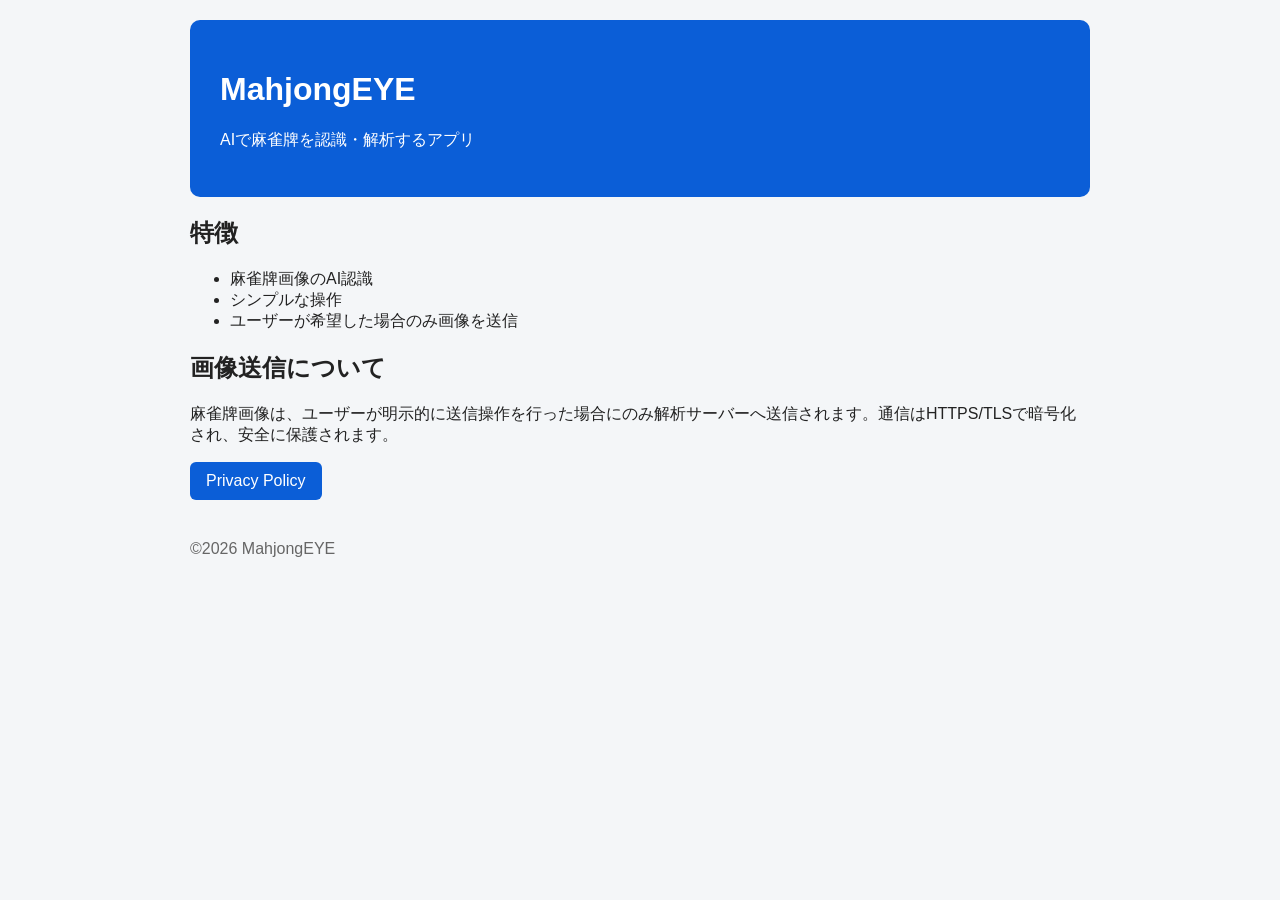
==== index.html @ a6c94ed1 "Add files via upload" ====
<!doctype html><html lang='ja'><head><meta charset='utf-8'><meta name='viewport' content='width=device-width,initial-scale=1'><title>MahjongEYE</title><link rel='stylesheet' href='style.css'></head><body><header><h1>MahjongEYE</h1><p>AIで麻雀牌を認識・解析するアプリ</p></header><h2>特徴</h2><ul><li>麻雀牌画像のAI認識</li><li>シンプルな操作</li><li>ユーザーが希望した場合のみ画像を送信</li></ul><h2>画像送信について</h2><p>麻雀牌画像は、ユーザーが明示的に送信操作を行った場合にのみ解析サーバーへ送信されます。通信はHTTPS/TLSで暗号化され、安全に保護されます。</p><p><a class='btn' href='privacy.html'>Privacy Policy</a></p><footer>©2026 MahjongEYE</footer></body></html>
---- style.css ----
body{font-family:Arial,sans-serif;max-width:900px;margin:auto;padding:20px;background:#f4f6f8;color:#222}header{background:#0b5ed7;color:#fff;padding:30px;border-radius:10px}a.btn{display:inline-block;background:#0b5ed7;color:#fff;padding:10px 16px;text-decoration:none;border-radius:6px}footer{margin-top:40px;color:#666}
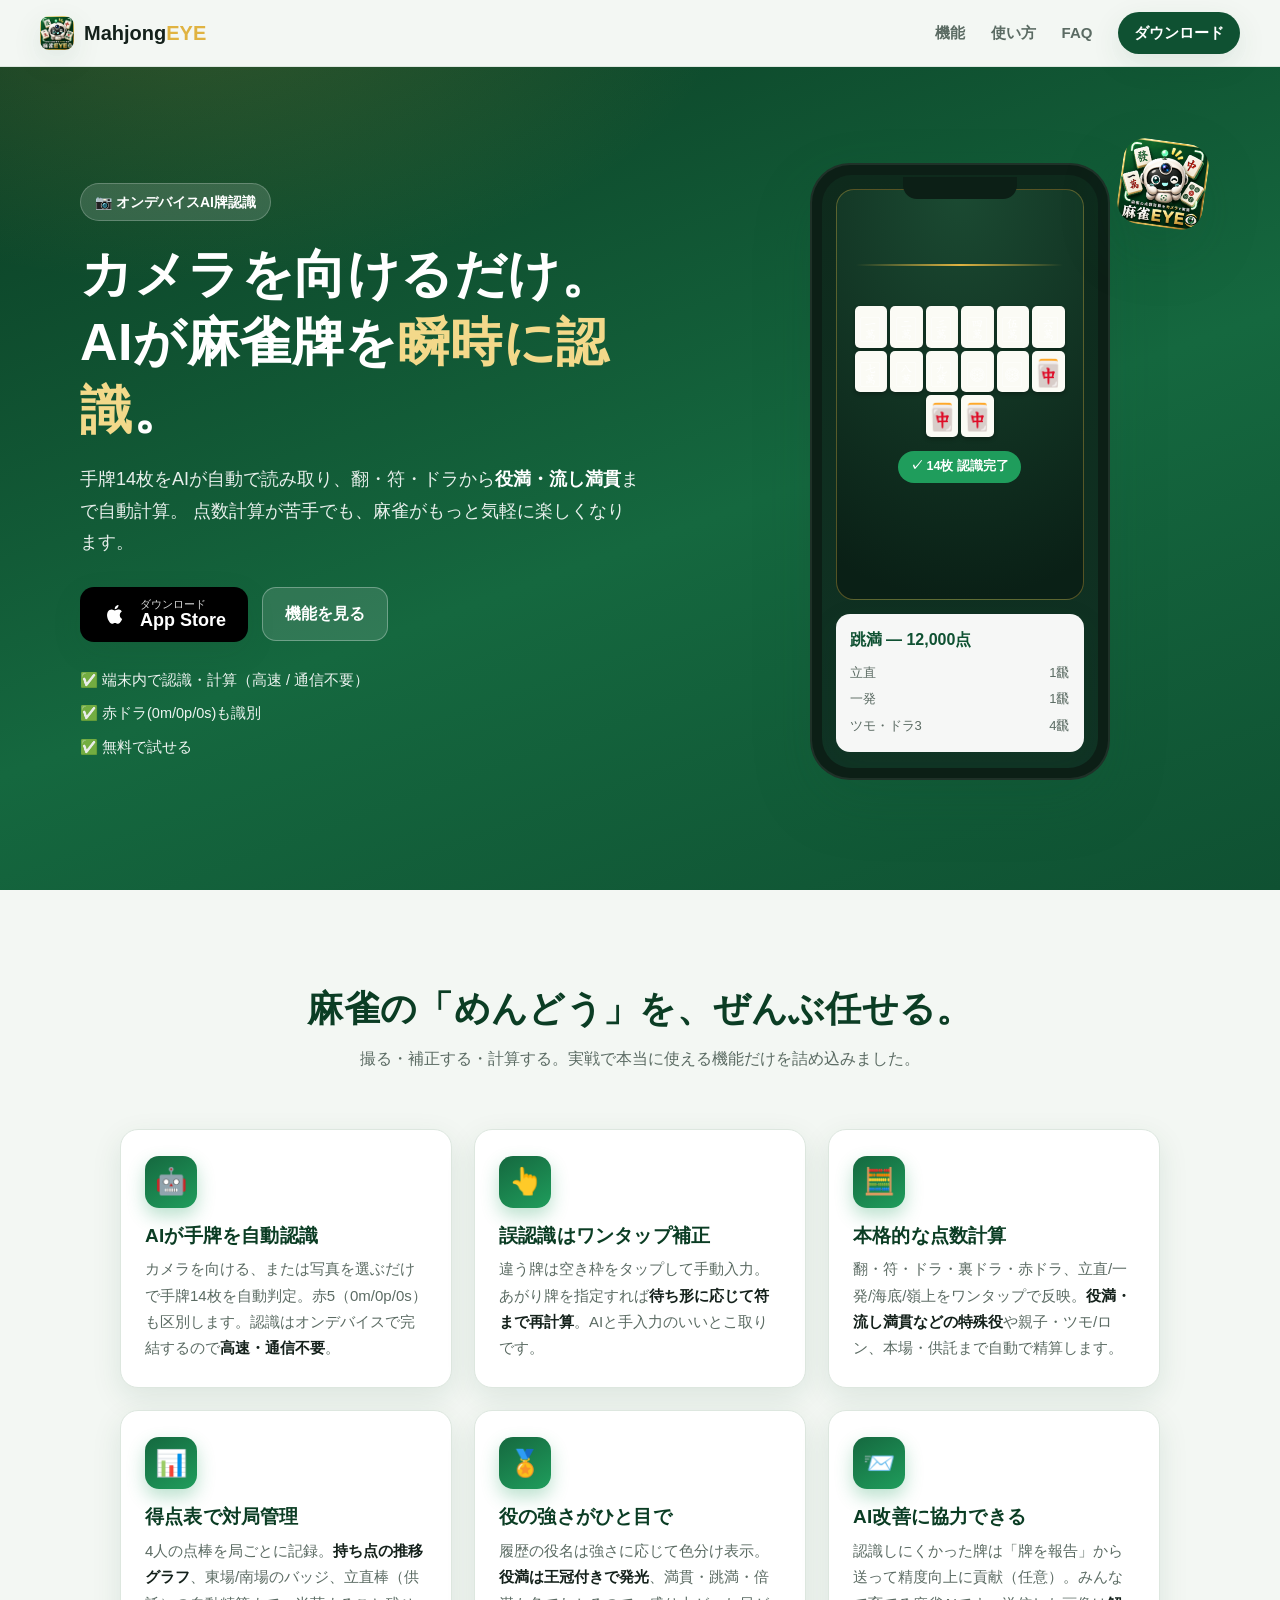
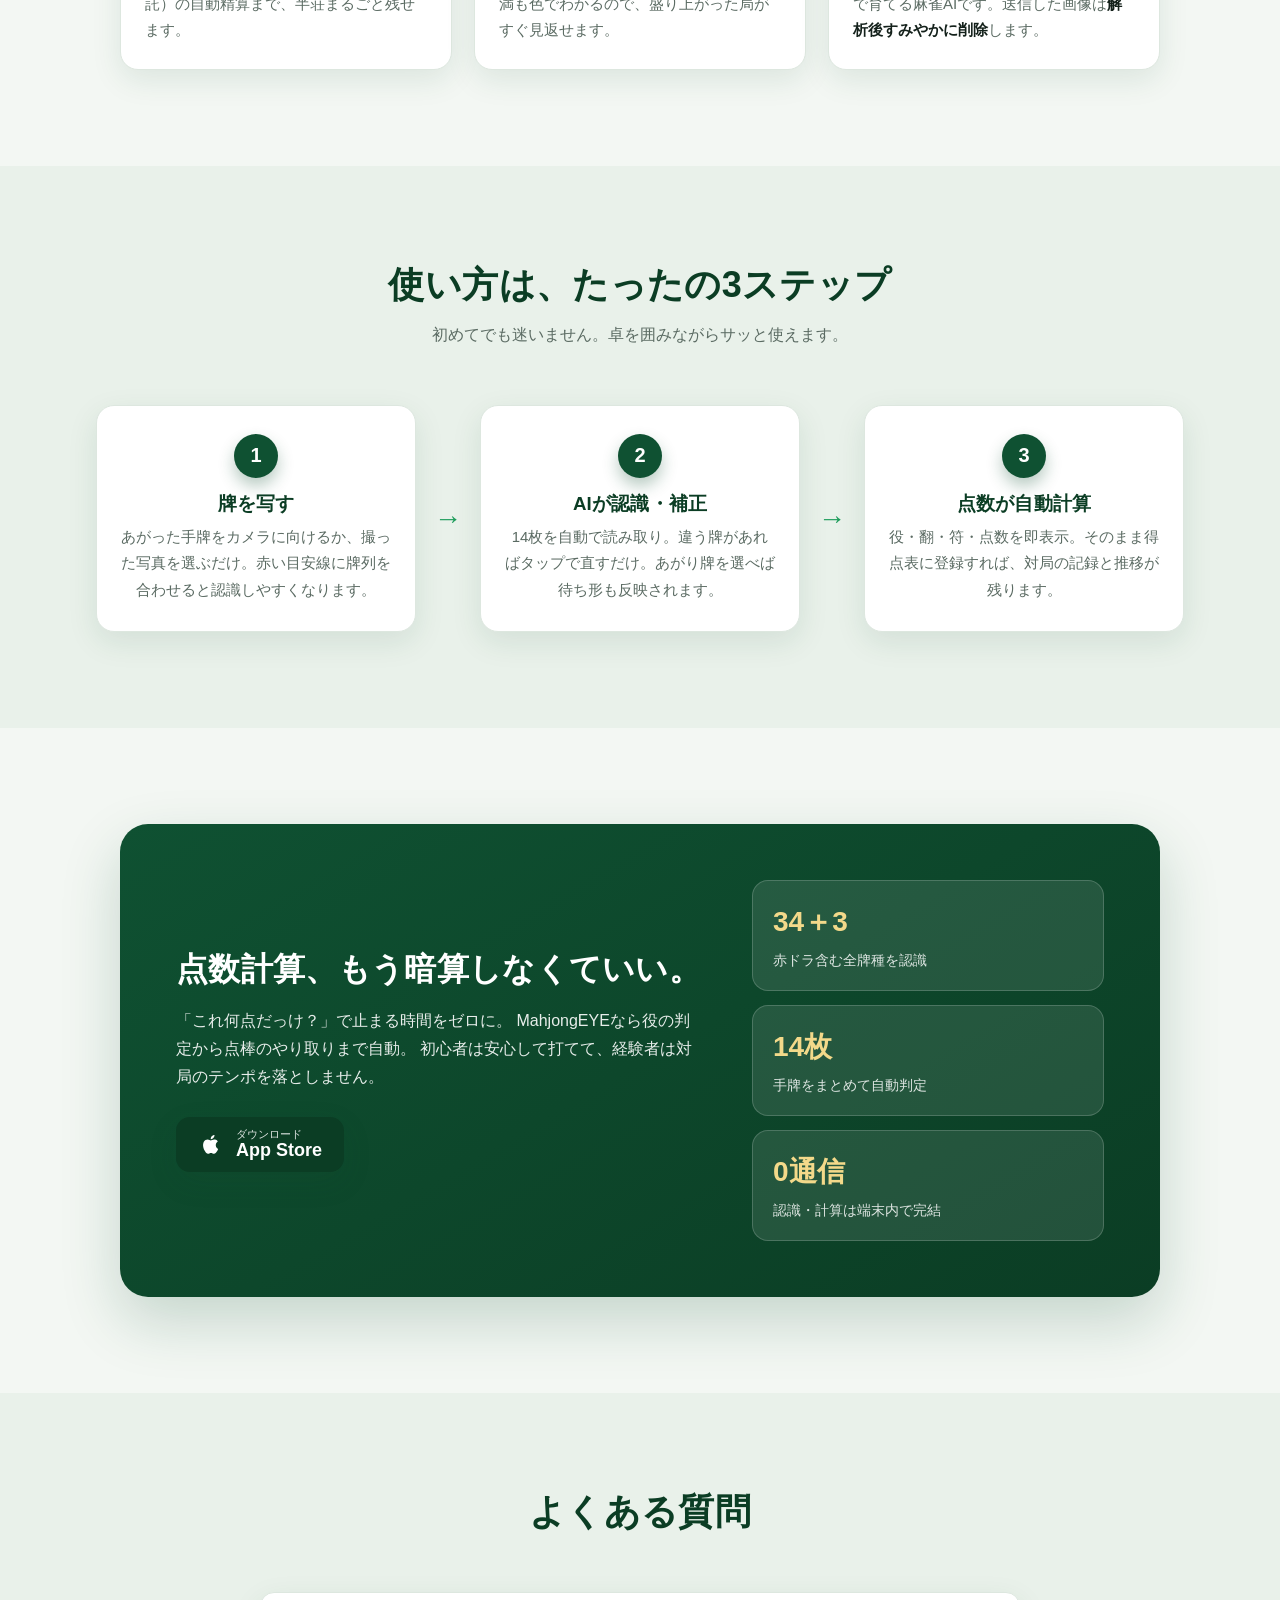
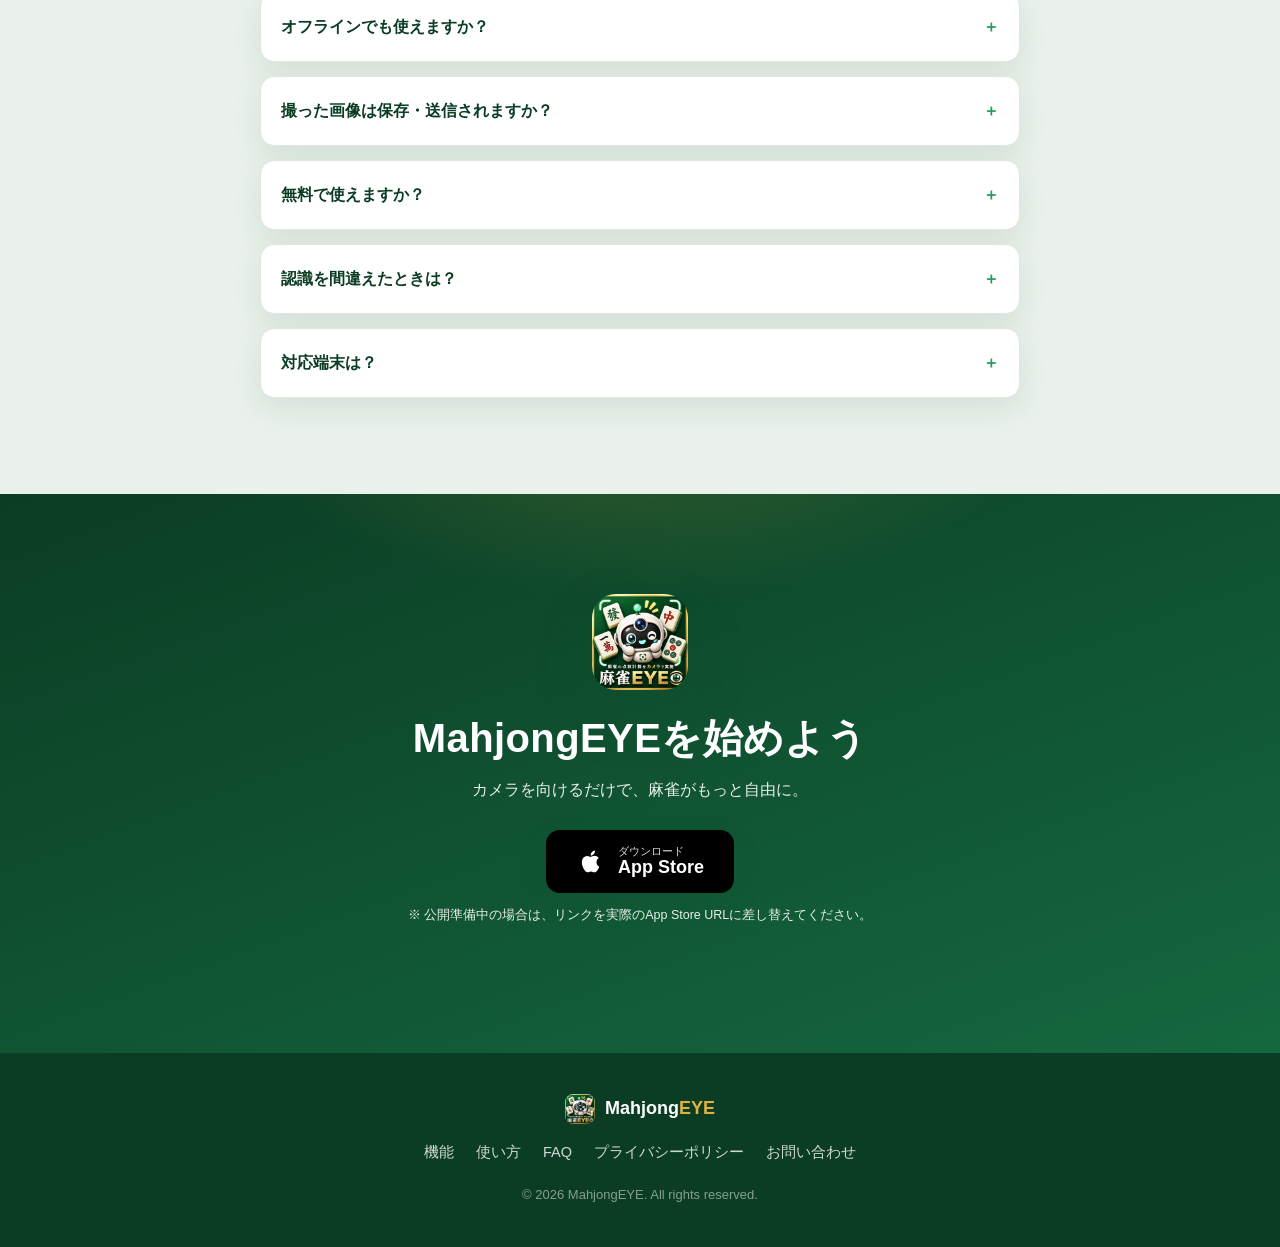
==== commit 305f7ddb: "Add files via upload" ====
--- a/index.html
+++ b/index.html
@@ -1 +1,239 @@
-<!doctype html><html lang='ja'><head><meta charset='utf-8'><meta name='viewport' content='width=device-width,initial-scale=1'><title>MahjongEYE</title><link rel='stylesheet' href='style.css'></head><body><header><h1>MahjongEYE</h1><p>AIで麻雀牌を認識・解析するアプリ</p></header><h2>特徴</h2><ul><li>麻雀牌画像のAI認識</li><li>シンプルな操作</li><li>ユーザーが希望した場合のみ画像を送信</li></ul><h2>画像送信について</h2><p>麻雀牌画像は、ユーザーが明示的に送信操作を行った場合にのみ解析サーバーへ送信されます。通信はHTTPS/TLSで暗号化され、安全に保護されます。</p><p><a class='btn' href='privacy.html'>Privacy Policy</a></p><footer>©2026 MahjongEYE</footer></body></html>+<!doctype html>
+<html lang="ja">
+<head>
+<meta charset="utf-8">
+<meta name="viewport" content="width=device-width, initial-scale=1">
+<title>MahjongEYE｜カメラを向けるだけ。AIが麻雀牌を認識して点数計算</title>
+<meta name="description" content="MahjongEYEは麻雀牌をオンデバイスAIで認識し、翻・符・役満まで自動で点数計算。得点表・推移グラフ・供託精算まで対応した麻雀点数計算アプリです。">
+<meta name="theme-color" content="#0f5132">
+<link rel="icon" href="app-icon.png">
+<link rel="apple-touch-icon" href="app-icon.png">
+<!-- OGP -->
+<meta property="og:title" content="MahjongEYE｜AIが麻雀牌を認識して自動点数計算">
+<meta property="og:description" content="カメラを向けるだけ。手牌14枚をAIが認識し、翻・符・役満まで自動計算。得点表・推移グラフ付き。">
+<meta property="og:type" content="website">
+<meta property="og:image" content="app-icon.png">
+<link rel="stylesheet" href="style.css">
+</head>
+<body>
+
+<!-- ===== Header ===== -->
+<header class="site-header">
+  <a class="brand" href="#top">
+    <img src="app-icon.png" alt="MahjongEYE" class="brand-icon">
+    <span class="brand-name">Mahjong<span class="brand-accent">EYE</span></span>
+  </a>
+  <nav class="site-nav">
+    <a href="#features">機能</a>
+    <a href="#how">使い方</a>
+    <a href="#faq">FAQ</a>
+    <a class="nav-cta" href="#download">ダウンロード</a>
+  </nav>
+</header>
+
+<!-- ===== Hero ===== -->
+<section class="hero" id="top">
+  <div class="hero-inner">
+    <div class="hero-copy">
+      <div class="eyebrow">📷 オンデバイスAI牌認識</div>
+      <h1>カメラを向けるだけ。<br>AIが麻雀牌を<span class="hl">瞬時に認識</span>。</h1>
+      <p class="lead">
+        手牌14枚をAIが自動で読み取り、翻・符・ドラから<strong>役満・流し満貫</strong>まで自動計算。
+        点数計算が苦手でも、麻雀がもっと気軽に楽しくなります。
+      </p>
+      <div class="hero-actions">
+        <a class="appstore-btn" href="#download">
+          <svg viewBox="0 0 24 24" aria-hidden="true"><path d="M16.4 12.9c0-2.2 1.8-3.3 1.9-3.3-1-1.5-2.6-1.7-3.2-1.7-1.4-.1-2.6.8-3.3.8-.7 0-1.7-.8-2.8-.8-1.5 0-2.8.8-3.6 2.1-1.5 2.7-.4 6.6 1.1 8.8.7 1.1 1.6 2.2 2.7 2.2 1.1 0 1.5-.7 2.8-.7s1.6.7 2.8.7c1.2 0 1.9-1.1 2.6-2.1.8-1.2 1.2-2.4 1.2-2.4s-2.2-.9-2.2-3.4zM14.3 6.3c.6-.7 1-1.7.9-2.7-.9 0-1.9.6-2.5 1.3-.6.6-1 1.6-.9 2.6 1 .1 1.9-.5 2.5-1.2z"/></svg>
+          <span><small>ダウンロード</small><b>App Store</b></span>
+        </a>
+        <a class="ghost-btn" href="#features">機能を見る</a>
+      </div>
+      <ul class="hero-badges">
+        <li>✅ 端末内で認識・計算（高速 / 通信不要）</li>
+        <li>✅ 赤ドラ(0m/0p/0s)も識別</li>
+        <li>✅ 無料で試せる</li>
+      </ul>
+    </div>
+
+    <div class="hero-visual">
+      <div class="phone">
+        <div class="phone-notch"></div>
+        <div class="phone-screen">
+          <div class="scan-area">
+            <div class="scan-line"></div>
+            <div class="tiles">
+              <span>🀇</span><span>🀈</span><span>🀉</span><span>🀊</span><span>🀋</span>
+              <span>🀌</span><span>🀍</span><span>🀎</span><span>🀏</span>
+              <span>🀙</span><span>🀙</span><span>🀄</span><span>🀄</span><span>🀄</span>
+            </div>
+            <div class="scan-badge">✓ 14枚 認識完了</div>
+          </div>
+          <div class="result-card">
+            <div class="result-title">跳満 — 12,000点</div>
+            <div class="result-row"><span>立直</span><span>1飜</span></div>
+            <div class="result-row"><span>一発</span><span>1飜</span></div>
+            <div class="result-row"><span>ツモ・ドラ3</span><span>4飜</span></div>
+          </div>
+        </div>
+      </div>
+      <img src="app-icon.png" alt="" class="floating-icon" aria-hidden="true">
+    </div>
+  </div>
+</section>
+
+<!-- ===== Features ===== -->
+<section class="section" id="features">
+  <div class="section-head">
+    <h2>麻雀の「めんどう」を、ぜんぶ任せる。</h2>
+    <p>撮る・補正する・計算する。実戦で本当に使える機能だけを詰め込みました。</p>
+  </div>
+
+  <div class="feature-grid">
+    <article class="feature">
+      <div class="feature-ico">🤖</div>
+      <h3>AIが手牌を自動認識</h3>
+      <p>カメラを向ける、または写真を選ぶだけで手牌14枚を自動判定。赤5（0m/0p/0s）も区別します。認識はオンデバイスで完結するので<strong>高速・通信不要</strong>。</p>
+    </article>
+
+    <article class="feature">
+      <div class="feature-ico">👆</div>
+      <h3>誤認識はワンタップ補正</h3>
+      <p>違う牌は空き枠をタップして手動入力。あがり牌を指定すれば<strong>待ち形に応じて符まで再計算</strong>。AIと手入力のいいとこ取りです。</p>
+    </article>
+
+    <article class="feature">
+      <div class="feature-ico">🧮</div>
+      <h3>本格的な点数計算</h3>
+      <p>翻・符・ドラ・裏ドラ・赤ドラ、立直/一発/海底/嶺上をワンタップで反映。<strong>役満・流し満貫などの特殊役</strong>や親子・ツモ/ロン、本場・供託まで自動で精算します。</p>
+    </article>
+
+    <article class="feature">
+      <div class="feature-ico">📊</div>
+      <h3>得点表で対局管理</h3>
+      <p>4人の点棒を局ごとに記録。<strong>持ち点の推移グラフ</strong>、東場/南場のバッジ、立直棒（供託）の自動精算まで、半荘まるごと残せます。</p>
+    </article>
+
+    <article class="feature">
+      <div class="feature-ico">🏅</div>
+      <h3>役の強さがひと目で</h3>
+      <p>履歴の役名は強さに応じて色分け表示。<strong>役満は王冠付きで発光</strong>、満貫・跳満・倍満も色でわかるので、盛り上がった局がすぐ見返せます。</p>
+    </article>
+
+    <article class="feature">
+      <div class="feature-ico">📨</div>
+      <h3>AI改善に協力できる</h3>
+      <p>認識しにくかった牌は「牌を報告」から送って精度向上に貢献（任意）。みんなで育てる麻雀AIです。送信した画像は<strong>解析後すみやかに削除</strong>します。</p>
+    </article>
+  </div>
+</section>
+
+<!-- ===== How it works ===== -->
+<section class="section section-alt" id="how">
+  <div class="section-head">
+    <h2>使い方は、たったの3ステップ</h2>
+    <p>初めてでも迷いません。卓を囲みながらサッと使えます。</p>
+  </div>
+
+  <div class="steps">
+    <div class="step">
+      <div class="step-num">1</div>
+      <h3>牌を写す</h3>
+      <p>あがった手牌をカメラに向けるか、撮った写真を選ぶだけ。赤い目安線に牌列を合わせると認識しやすくなります。</p>
+    </div>
+    <div class="step-arrow">→</div>
+    <div class="step">
+      <div class="step-num">2</div>
+      <h3>AIが認識・補正</h3>
+      <p>14枚を自動で読み取り。違う牌があればタップで直すだけ。あがり牌を選べば待ち形も反映されます。</p>
+    </div>
+    <div class="step-arrow">→</div>
+    <div class="step">
+      <div class="step-num">3</div>
+      <h3>点数が自動計算</h3>
+      <p>役・翻・符・点数を即表示。そのまま得点表に登録すれば、対局の記録と推移が残ります。</p>
+    </div>
+  </div>
+</section>
+
+<!-- ===== Why / highlight ===== -->
+<section class="section">
+  <div class="highlight">
+    <div class="highlight-copy">
+      <h2>点数計算、もう暗算しなくていい。</h2>
+      <p>
+        「これ何点だっけ？」で止まる時間をゼロに。
+        MahjongEYEなら役の判定から点棒のやり取りまで自動。
+        初心者は安心して打てて、経験者は対局のテンポを落としません。
+      </p>
+      <a class="appstore-btn dark" href="#download">
+        <svg viewBox="0 0 24 24" aria-hidden="true"><path d="M16.4 12.9c0-2.2 1.8-3.3 1.9-3.3-1-1.5-2.6-1.7-3.2-1.7-1.4-.1-2.6.8-3.3.8-.7 0-1.7-.8-2.8-.8-1.5 0-2.8.8-3.6 2.1-1.5 2.7-.4 6.6 1.1 8.8.7 1.1 1.6 2.2 2.7 2.2 1.1 0 1.5-.7 2.8-.7s1.6.7 2.8.7c1.2 0 1.9-1.1 2.6-2.1.8-1.2 1.2-2.4 1.2-2.4s-2.2-.9-2.2-3.4zM14.3 6.3c.6-.7 1-1.7.9-2.7-.9 0-1.9.6-2.5 1.3-.6.6-1 1.6-.9 2.6 1 .1 1.9-.5 2.5-1.2z"/></svg>
+        <span><small>ダウンロード</small><b>App Store</b></span>
+      </a>
+    </div>
+    <div class="highlight-stats">
+      <div class="stat"><b>34＋3</b><span>赤ドラ含む全牌種を認識</span></div>
+      <div class="stat"><b>14枚</b><span>手牌をまとめて自動判定</span></div>
+      <div class="stat"><b>0通信</b><span>認識・計算は端末内で完結</span></div>
+    </div>
+  </div>
+</section>
+
+<!-- ===== FAQ ===== -->
+<section class="section section-alt" id="faq">
+  <div class="section-head">
+    <h2>よくある質問</h2>
+  </div>
+  <div class="faq">
+    <details>
+      <summary>オフラインでも使えますか？</summary>
+      <p>牌の認識と点数計算は端末内（オンデバイスAI）で完結するため、通信なしで使えます。画像が外部に送られるのは、あなたが「牌を報告」を実行したときだけです。</p>
+    </details>
+    <details>
+      <summary>撮った画像は保存・送信されますか？</summary>
+      <p>通常の認識では画像は端末内でのみ処理されます。「牌を報告」で明示的に送信した画像のみ、AI精度改善のために使用し、通信はHTTPS/TLSで暗号化。解析後はすみやかに削除します。広告や第三者提供には利用しません。</p>
+    </details>
+    <details>
+      <summary>無料で使えますか？</summary>
+      <p>無料枠で気軽にお試しいただけます。もっと使いたい方は買い切りのPROで無制限に。広告の視聴で無料回数を回復することもできます。</p>
+    </details>
+    <details>
+      <summary>認識を間違えたときは？</summary>
+      <p>空いている枠や違う牌をタップして手動で修正できます。AIが苦手な牌は「牌を報告」から送っていただくと、今後の認識精度の向上に役立ちます。</p>
+    </details>
+    <details>
+      <summary>対応端末は？</summary>
+      <p>iPhone（iOS）に対応しています。詳細はApp Storeの製品ページをご確認ください。</p>
+    </details>
+  </div>
+</section>
+
+<!-- ===== Download CTA ===== -->
+<section class="download" id="download">
+  <img src="app-icon.png" alt="MahjongEYE" class="download-icon">
+  <h2>MahjongEYEを始めよう</h2>
+  <p>カメラを向けるだけで、麻雀がもっと自由に。</p>
+  <a class="appstore-btn big" href="#" id="appstore-link">
+    <svg viewBox="0 0 24 24" aria-hidden="true"><path d="M16.4 12.9c0-2.2 1.8-3.3 1.9-3.3-1-1.5-2.6-1.7-3.2-1.7-1.4-.1-2.6.8-3.3.8-.7 0-1.7-.8-2.8-.8-1.5 0-2.8.8-3.6 2.1-1.5 2.7-.4 6.6 1.1 8.8.7 1.1 1.6 2.2 2.7 2.2 1.1 0 1.5-.7 2.8-.7s1.6.7 2.8.7c1.2 0 1.9-1.1 2.6-2.1.8-1.2 1.2-2.4 1.2-2.4s-2.2-.9-2.2-3.4zM14.3 6.3c.6-.7 1-1.7.9-2.7-.9 0-1.9.6-2.5 1.3-.6.6-1 1.6-.9 2.6 1 .1 1.9-.5 2.5-1.2z"/></svg>
+    <span><small>ダウンロード</small><b>App Store</b></span>
+  </a>
+  <p class="download-note">※ 公開準備中の場合は、リンクを実際のApp Store URLに差し替えてください。</p>
+</section>
+
+<!-- ===== Footer ===== -->
+<footer class="site-footer">
+  <div class="footer-brand">
+    <img src="app-icon.png" alt="">
+    <span>Mahjong<span class="brand-accent">EYE</span></span>
+  </div>
+  <nav class="footer-links">
+    <a href="#features">機能</a>
+    <a href="#how">使い方</a>
+    <a href="#faq">FAQ</a>
+    <a href="privacy.html">プライバシーポリシー</a>
+    <a href="mailto:hideto0926@gmail.com">お問い合わせ</a>
+  </nav>
+  <p class="copyright">© 2026 MahjongEYE. All rights reserved.</p>
+</footer>
+
+</body>
+</html>
--- a/style.css
+++ b/style.css
@@ -1 +1,246 @@
-body{font-family:Arial,sans-serif;max-width:900px;margin:auto;padding:20px;background:#f4f6f8;color:#222}header{background:#0b5ed7;color:#fff;padding:30px;border-radius:10px}a.btn{display:inline-block;background:#0b5ed7;color:#fff;padding:10px 16px;text-decoration:none;border-radius:6px}footer{margin-top:40px;color:#666}+/* ===== MahjongEYE landing — design tokens ===== */
+:root {
+  --green-900: #0b3d24;
+  --green-800: #0f5132;
+  --green-700: #15683f;
+  --green-500: #1f9d5c;
+  --gold:      #e0b341;
+  --gold-soft: #f3d98a;
+  --ink:       #14211b;
+  --muted:     #5b6b63;
+  --bg:        #f3f7f3;
+  --bg-alt:    #e9f1ea;
+  --card:      #ffffff;
+  --line:      #dde7df;
+  --radius:    18px;
+  --shadow:    0 10px 30px rgba(15, 81, 50, 0.10);
+  --shadow-lg: 0 24px 60px rgba(15, 81, 50, 0.20);
+  --maxw:      1120px;
+  --font: -apple-system, BlinkMacSystemFont, "Hiragino Sans", "Hiragino Kaku Gothic ProN", "Noto Sans JP", sans-serif;
+}
+
+* { box-sizing: border-box; margin: 0; padding: 0; }
+html { scroll-behavior: smooth; }
+body {
+  font-family: var(--font);
+  color: var(--ink);
+  background: var(--bg);
+  line-height: 1.75;
+  -webkit-font-smoothing: antialiased;
+}
+img { max-width: 100%; display: block; }
+a { color: inherit; text-decoration: none; }
+h1, h2, h3 { line-height: 1.3; letter-spacing: .01em; }
+
+.brand-accent { color: var(--gold); }
+
+/* ===== Header ===== */
+.site-header {
+  position: sticky; top: 0; z-index: 50;
+  display: flex; align-items: center; justify-content: space-between;
+  gap: 16px;
+  padding: 12px clamp(16px, 4vw, 40px);
+  background: rgba(243, 247, 243, .82);
+  backdrop-filter: saturate(160%) blur(12px);
+  border-bottom: 1px solid var(--line);
+}
+.brand { display: flex; align-items: center; gap: 10px; font-weight: 800; font-size: 20px; }
+.brand-icon { width: 34px; height: 34px; border-radius: 9px; box-shadow: var(--shadow); }
+.site-nav { display: flex; align-items: center; gap: clamp(10px, 2vw, 26px); font-weight: 600; }
+.site-nav a { color: var(--muted); font-size: 15px; transition: color .15s; }
+.site-nav a:hover { color: var(--green-800); }
+.nav-cta {
+  background: var(--green-800); color: #fff !important;
+  padding: 8px 16px; border-radius: 999px; box-shadow: var(--shadow);
+}
+.nav-cta:hover { background: var(--green-700); }
+@media (max-width: 640px) { .site-nav a:not(.nav-cta) { display: none; } }
+
+/* ===== Hero ===== */
+.hero {
+  background:
+    radial-gradient(900px 500px at 15% -10%, rgba(224,179,65,.18), transparent 60%),
+    linear-gradient(160deg, var(--green-900), var(--green-700) 55%, var(--green-800));
+  color: #fff;
+  padding: clamp(48px, 8vw, 96px) clamp(16px, 4vw, 40px) clamp(60px, 9vw, 110px);
+}
+.hero-inner {
+  max-width: var(--maxw); margin: auto;
+  display: grid; grid-template-columns: 1.1fr .9fr; gap: clamp(24px, 4vw, 56px);
+  align-items: center;
+}
+.eyebrow {
+  display: inline-block; font-weight: 700; font-size: 14px;
+  background: rgba(255,255,255,.14); border: 1px solid rgba(255,255,255,.22);
+  padding: 6px 14px; border-radius: 999px; margin-bottom: 20px;
+}
+.hero h1 { font-size: clamp(30px, 5vw, 52px); font-weight: 900; }
+.hero h1 .hl { color: var(--gold-soft); }
+.hero .lead { margin: 20px 0 28px; font-size: clamp(15px, 1.6vw, 18px); color: rgba(255,255,255,.9); max-width: 560px; }
+.hero .lead strong { color: #fff; }
+
+.hero-actions { display: flex; flex-wrap: wrap; gap: 14px; align-items: center; }
+.hero-badges { list-style: none; margin-top: 26px; display: grid; gap: 8px; font-size: 14.5px; color: rgba(255,255,255,.92); }
+
+/* App Store button */
+.appstore-btn {
+  display: inline-flex; align-items: center; gap: 12px;
+  background: #000; color: #fff;
+  padding: 11px 22px; border-radius: 14px;
+  box-shadow: var(--shadow); transition: transform .12s, box-shadow .12s;
+}
+.appstore-btn:hover { transform: translateY(-2px); box-shadow: var(--shadow-lg); }
+.appstore-btn svg { width: 26px; height: 26px; fill: #fff; }
+.appstore-btn span { display: flex; flex-direction: column; line-height: 1.15; text-align: left; }
+.appstore-btn small { font-size: 11px; opacity: .85; }
+.appstore-btn b { font-size: 18px; font-weight: 700; }
+.appstore-btn.big { padding: 15px 30px; }
+.appstore-btn.big svg { width: 30px; height: 30px; }
+.appstore-btn.dark { background: var(--green-900); }
+
+.ghost-btn {
+  display: inline-flex; align-items: center;
+  padding: 12px 22px; border-radius: 14px; font-weight: 700;
+  background: rgba(255,255,255,.12); border: 1px solid rgba(255,255,255,.3); color: #fff;
+  transition: background .15s;
+}
+.ghost-btn:hover { background: rgba(255,255,255,.22); }
+
+/* Hero phone mockup */
+.hero-visual { position: relative; display: flex; justify-content: center; }
+.phone {
+  position: relative; width: min(300px, 78vw); aspect-ratio: 9 / 18.5;
+  background: #0c1f16; border-radius: 40px; padding: 12px;
+  box-shadow: var(--shadow-lg), inset 0 0 0 2px rgba(255,255,255,.08);
+}
+.phone-notch { position: absolute; top: 14px; left: 50%; transform: translateX(-50%); width: 38%; height: 22px; background: #0c1f16; border-radius: 0 0 14px 14px; z-index: 3; }
+.phone-screen {
+  height: 100%; border-radius: 30px; overflow: hidden;
+  background: linear-gradient(180deg, #0e2a1c, #103324);
+  display: flex; flex-direction: column;
+}
+.scan-area {
+  position: relative; flex: 1.1; margin: 14px; border-radius: 18px;
+  background: radial-gradient(120% 100% at 50% 0%, #1b4a32, #0a2016);
+  border: 1px solid rgba(224,179,65,.35);
+  display: flex; flex-direction: column; justify-content: center; align-items: center;
+  overflow: hidden;
+}
+.scan-line { position: absolute; left: 8%; right: 8%; height: 2px; background: linear-gradient(90deg, transparent, var(--gold), transparent); top: 18%; animation: scan 2.6s ease-in-out infinite; }
+@keyframes scan { 0%,100% { top: 20%; opacity:.4;} 50% { top: 78%; opacity:1;} }
+.tiles { display: flex; flex-wrap: wrap; justify-content: center; gap: 3px; padding: 0 10px; font-size: clamp(18px, 6vw, 26px); }
+.tiles span { background: #fbfbf5; border-radius: 5px; width: 1.25em; height: 1.6em; display: grid; place-items: center; box-shadow: 0 2px 4px rgba(0,0,0,.3); }
+.scan-badge { margin-top: 14px; background: #1f9d5c; color: #fff; font-size: 12.5px; font-weight: 700; padding: 5px 12px; border-radius: 999px; }
+.result-card { margin: 0 14px 16px; background: rgba(255,255,255,.96); border-radius: 14px; padding: 12px 14px; color: var(--ink); box-shadow: var(--shadow); }
+.result-title { font-weight: 800; color: var(--green-800); margin-bottom: 6px; }
+.result-row { display: flex; justify-content: space-between; font-size: 13px; color: var(--muted); padding: 2px 0; }
+.floating-icon { position: absolute; right: -6px; top: -22px; width: 86px; height: 86px; border-radius: 22px; box-shadow: var(--shadow-lg); transform: rotate(8deg); }
+
+@media (max-width: 860px) {
+  .hero-inner { grid-template-columns: 1fr; text-align: center; }
+  .hero .lead { margin-inline: auto; }
+  .hero-actions, .hero-badges { justify-content: center; }
+  .hero-badges { justify-items: center; }
+  .hero-visual { margin-top: 36px; }
+  .floating-icon { width: 66px; height: 66px; }
+}
+
+/* ===== Sections ===== */
+.section { max-width: var(--maxw); margin: auto; padding: clamp(56px, 8vw, 96px) clamp(16px, 4vw, 40px); }
+.section-alt { max-width: none; background: var(--bg-alt); }
+.section-alt > * { max-width: var(--maxw); margin-inline: auto; }
+.section-head { text-align: center; margin-bottom: clamp(32px, 5vw, 56px); }
+.section-head h2 { font-size: clamp(24px, 3.4vw, 36px); font-weight: 900; color: var(--green-900); }
+.section-head p { margin-top: 12px; color: var(--muted); font-size: 16px; }
+
+/* Feature grid */
+.feature-grid { display: grid; grid-template-columns: repeat(3, 1fr); gap: 22px; }
+.feature {
+  background: var(--card); border: 1px solid var(--line); border-radius: var(--radius);
+  padding: 26px 24px; box-shadow: var(--shadow); transition: transform .15s, box-shadow .15s;
+}
+.feature:hover { transform: translateY(-4px); box-shadow: var(--shadow-lg); }
+.feature-ico {
+  width: 52px; height: 52px; border-radius: 14px; display: grid; place-items: center;
+  font-size: 26px; margin-bottom: 16px;
+  background: linear-gradient(150deg, var(--green-700), var(--green-500));
+  box-shadow: 0 8px 18px rgba(31,157,92,.3);
+}
+.feature h3 { font-size: 19px; margin-bottom: 8px; color: var(--green-900); }
+.feature p { color: var(--muted); font-size: 15px; }
+.feature strong { color: var(--ink); }
+@media (max-width: 880px) { .feature-grid { grid-template-columns: 1fr 1fr; } }
+@media (max-width: 560px) { .feature-grid { grid-template-columns: 1fr; } }
+
+/* Steps */
+.steps { display: flex; align-items: stretch; justify-content: center; gap: 18px; flex-wrap: wrap; }
+.step { flex: 1 1 240px; max-width: 320px; background: var(--card); border: 1px solid var(--line); border-radius: var(--radius); padding: 28px 24px; box-shadow: var(--shadow); text-align: center; }
+.step-num { width: 44px; height: 44px; margin: 0 auto 14px; border-radius: 50%; display: grid; place-items: center; font-weight: 900; font-size: 20px; color: #fff; background: var(--green-800); box-shadow: 0 8px 16px rgba(15,81,50,.3); }
+.step h3 { color: var(--green-900); margin-bottom: 8px; }
+.step p { color: var(--muted); font-size: 15px; }
+.step-arrow { align-self: center; font-size: 28px; color: var(--green-500); font-weight: 900; }
+@media (max-width: 760px) { .step-arrow { transform: rotate(90deg); } }
+
+/* Highlight band */
+.highlight {
+  display: grid; grid-template-columns: 1.2fr .8fr; gap: clamp(24px, 4vw, 48px); align-items: center;
+  background: linear-gradient(150deg, var(--green-800), var(--green-900));
+  color: #fff; border-radius: 28px; padding: clamp(32px, 5vw, 56px);
+  box-shadow: var(--shadow-lg);
+}
+.highlight h2 { font-size: clamp(22px, 3vw, 32px); font-weight: 900; }
+.highlight p { margin: 16px 0 26px; color: rgba(255,255,255,.9); }
+.highlight-stats { display: grid; gap: 14px; }
+.stat { background: rgba(255,255,255,.1); border: 1px solid rgba(255,255,255,.18); border-radius: 16px; padding: 16px 20px; }
+.stat b { display: block; font-size: 28px; font-weight: 900; color: var(--gold-soft); }
+.stat span { font-size: 14px; color: rgba(255,255,255,.85); }
+@media (max-width: 760px) { .highlight { grid-template-columns: 1fr; text-align: center; } .highlight .appstore-btn { margin-inline: auto; } }
+
+/* FAQ */
+.faq { max-width: 760px; margin: auto; display: grid; gap: 14px; }
+.faq details {
+  background: var(--card); border: 1px solid var(--line); border-radius: 14px;
+  padding: 4px 20px; box-shadow: var(--shadow);
+}
+.faq summary {
+  cursor: pointer; font-weight: 700; color: var(--green-900);
+  padding: 16px 0; list-style: none; display: flex; justify-content: space-between; align-items: center;
+}
+.faq summary::-webkit-details-marker { display: none; }
+.faq summary::after { content: "＋"; color: var(--green-500); font-weight: 900; transition: transform .2s; }
+.faq details[open] summary::after { transform: rotate(45deg); }
+.faq p { color: var(--muted); font-size: 15px; padding-bottom: 18px; }
+
+/* Download CTA */
+.download {
+  text-align: center; padding: clamp(56px, 9vw, 100px) 20px;
+  background:
+    radial-gradient(700px 360px at 50% -20%, rgba(224,179,65,.22), transparent 60%),
+    linear-gradient(160deg, var(--green-900), var(--green-700));
+  color: #fff;
+}
+.download-icon { width: 96px; height: 96px; border-radius: 24px; margin: 0 auto 22px; box-shadow: var(--shadow-lg); }
+.download h2 { font-size: clamp(26px, 4vw, 40px); font-weight: 900; }
+.download p { margin: 12px 0 26px; color: rgba(255,255,255,.9); }
+.download .appstore-btn { margin: 0 auto; }
+.download-note { font-size: 12.5px; color: rgba(255,255,255,.6); margin-top: 18px; }
+
+/* Footer */
+.site-footer { background: var(--green-900); color: rgba(255,255,255,.78); padding: 40px 20px; text-align: center; }
+.footer-brand { display: inline-flex; align-items: center; gap: 10px; font-weight: 800; font-size: 18px; color: #fff; margin-bottom: 16px; }
+.footer-brand img { width: 30px; height: 30px; border-radius: 8px; }
+.footer-links { display: flex; flex-wrap: wrap; justify-content: center; gap: 8px 22px; margin-bottom: 18px; }
+.footer-links a { color: rgba(255,255,255,.8); font-size: 14.5px; }
+.footer-links a:hover { color: var(--gold-soft); }
+.copyright { font-size: 13px; color: rgba(255,255,255,.5); }
+
+/* ===== Privacy page ===== */
+.legal { max-width: 800px; margin: auto; padding: clamp(40px, 7vw, 80px) clamp(16px, 4vw, 32px); }
+.legal h1 { font-size: clamp(26px, 4vw, 38px); font-weight: 900; color: var(--green-900); margin-bottom: 8px; }
+.legal .updated { color: var(--muted); font-size: 14px; margin-bottom: 28px; }
+.legal .card { background: var(--card); border: 1px solid var(--line); border-radius: var(--radius); padding: 22px 24px; margin-bottom: 18px; box-shadow: var(--shadow); }
+.legal .card h2 { font-size: 19px; color: var(--green-800); margin-bottom: 10px; }
+.legal .card p, .legal .card li { color: var(--muted); font-size: 15.5px; }
+.legal .card ul { padding-left: 20px; }
+.legal .back { display: inline-flex; align-items: center; gap: 6px; margin-top: 8px; font-weight: 700; color: var(--green-800); }
+.legal .back:hover { color: var(--green-500); }
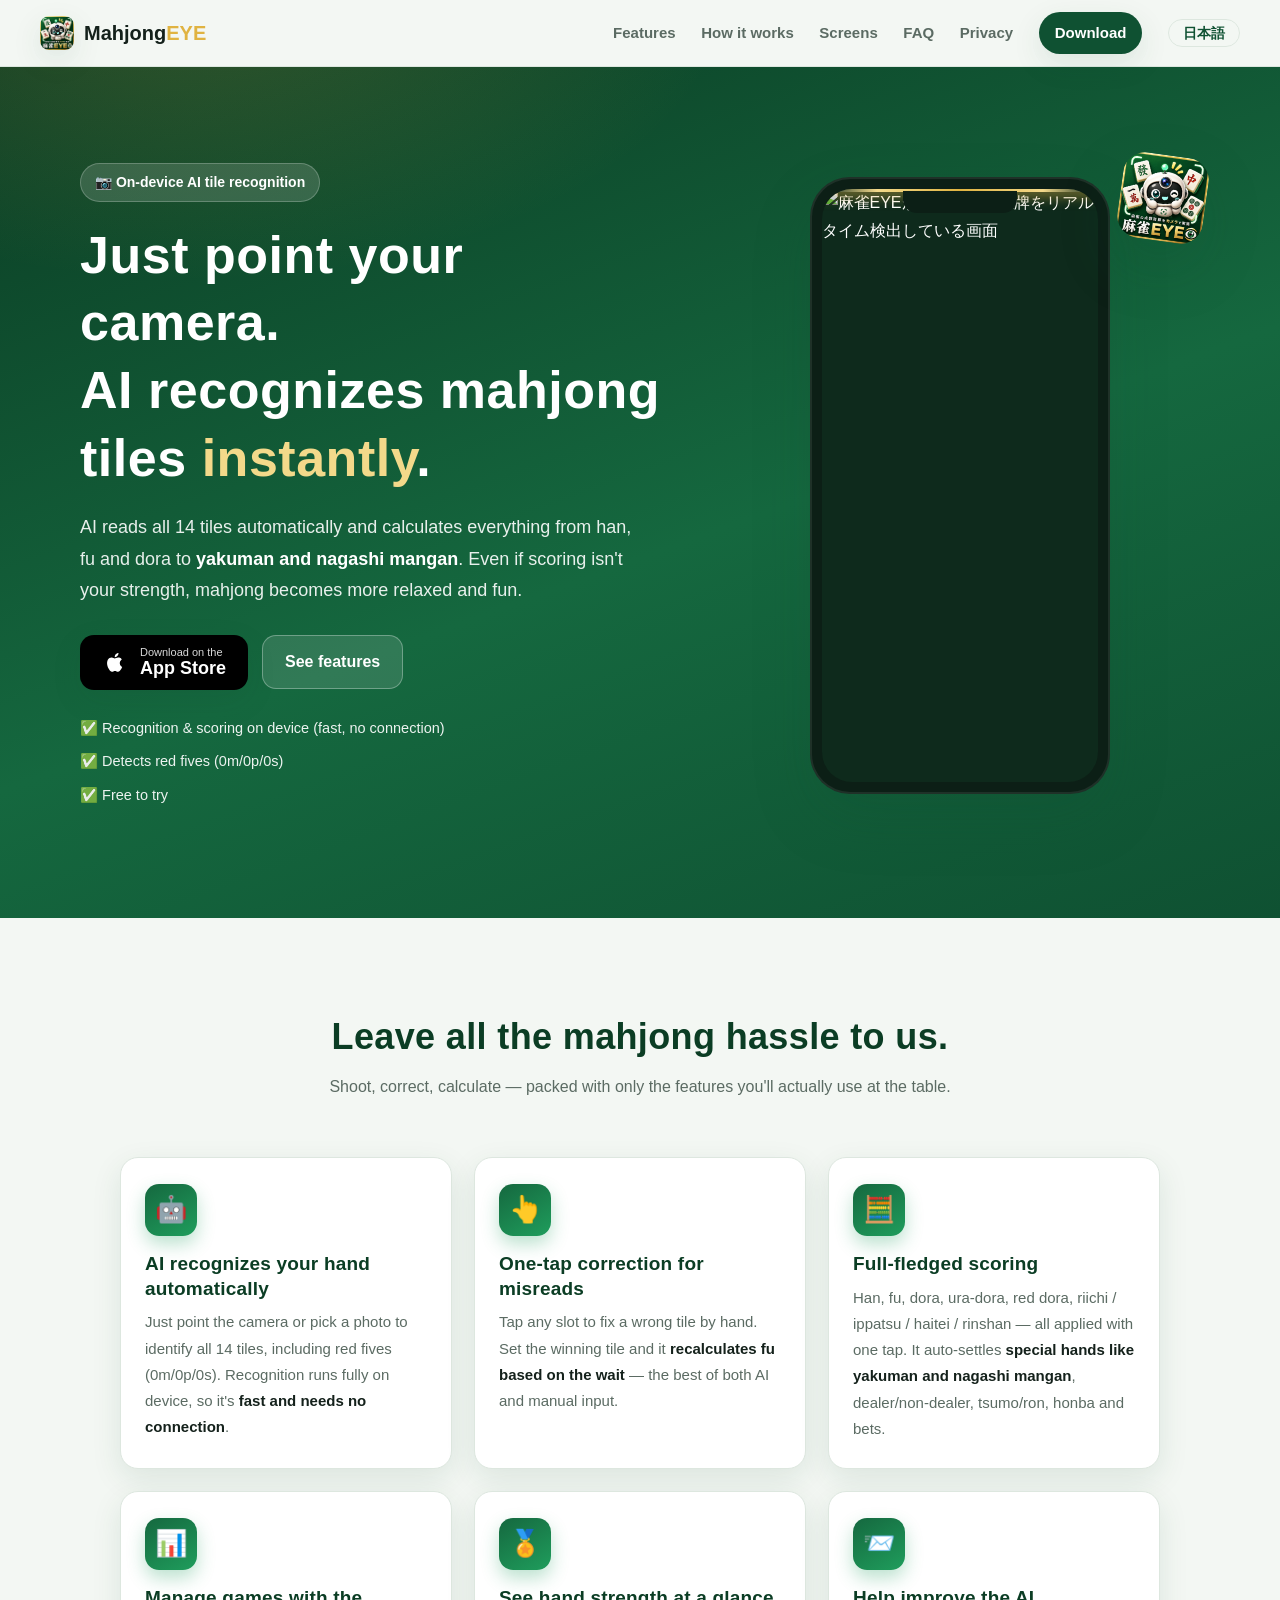
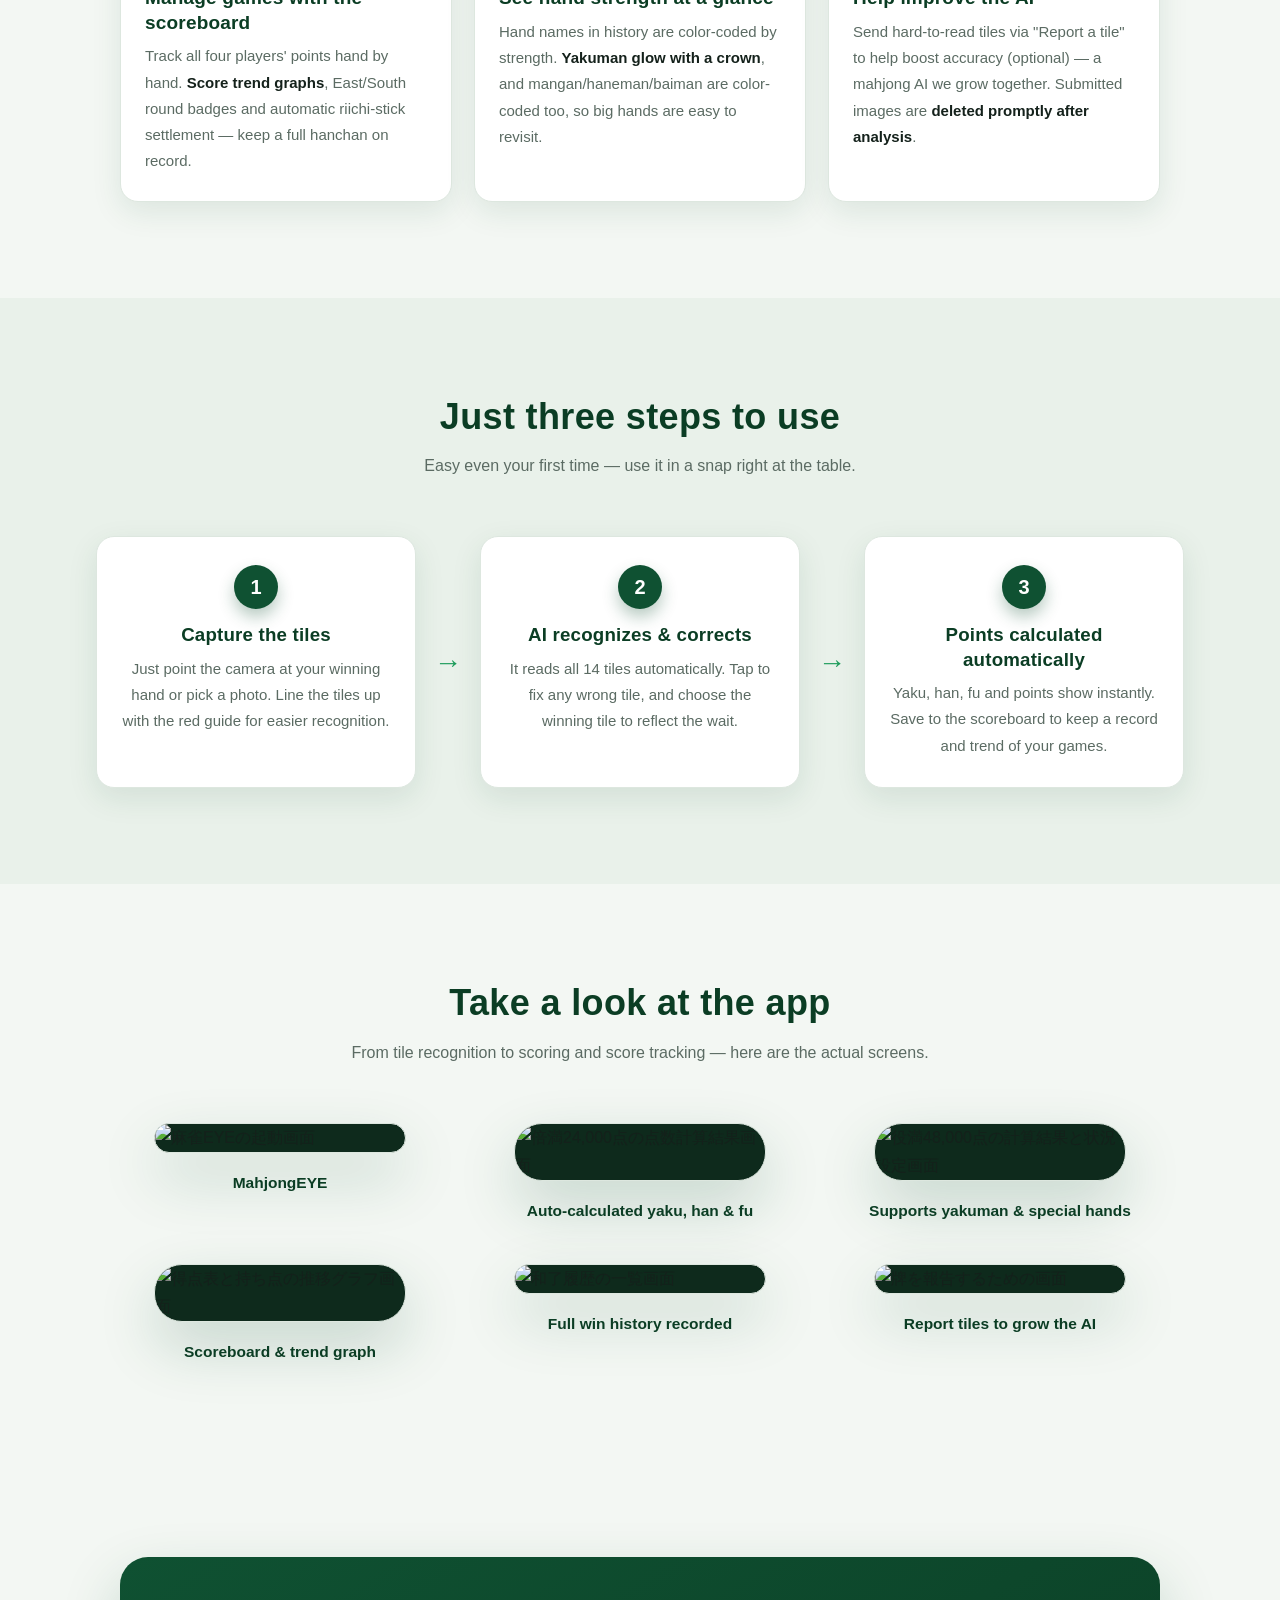
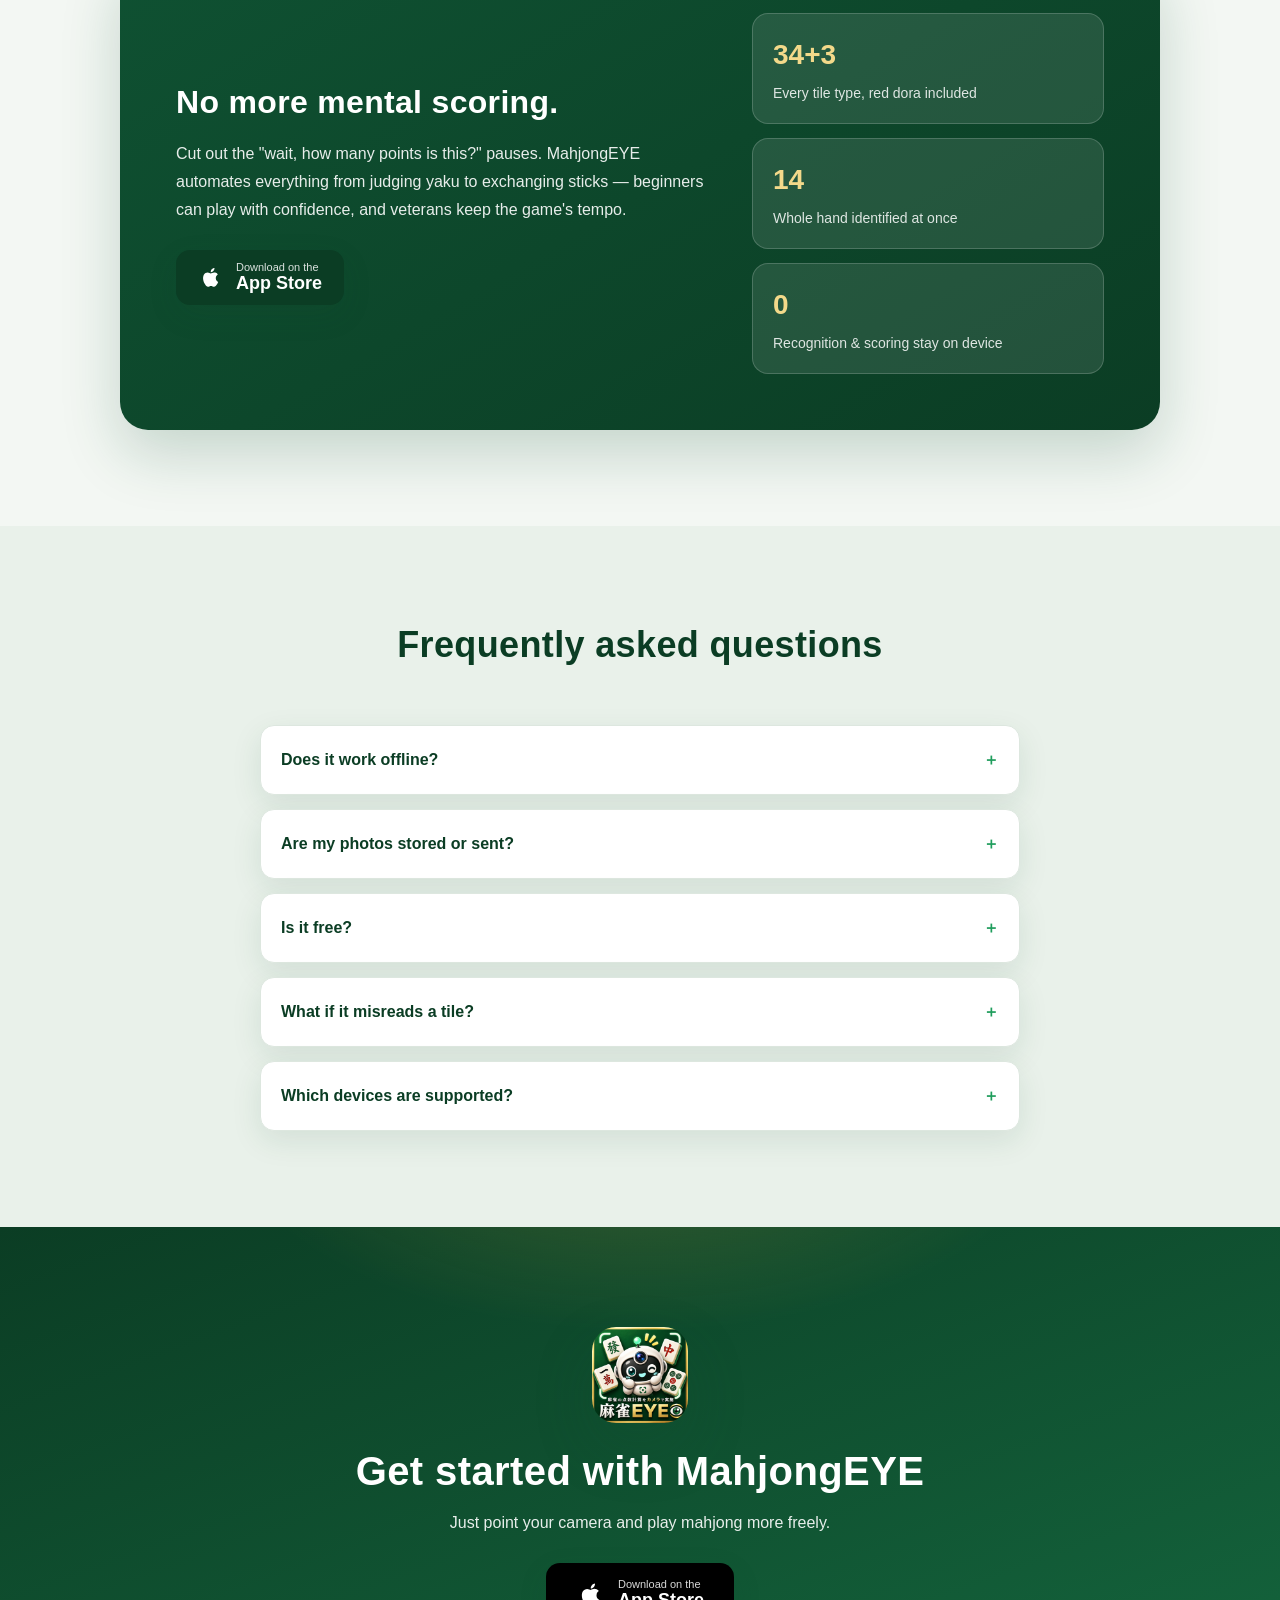
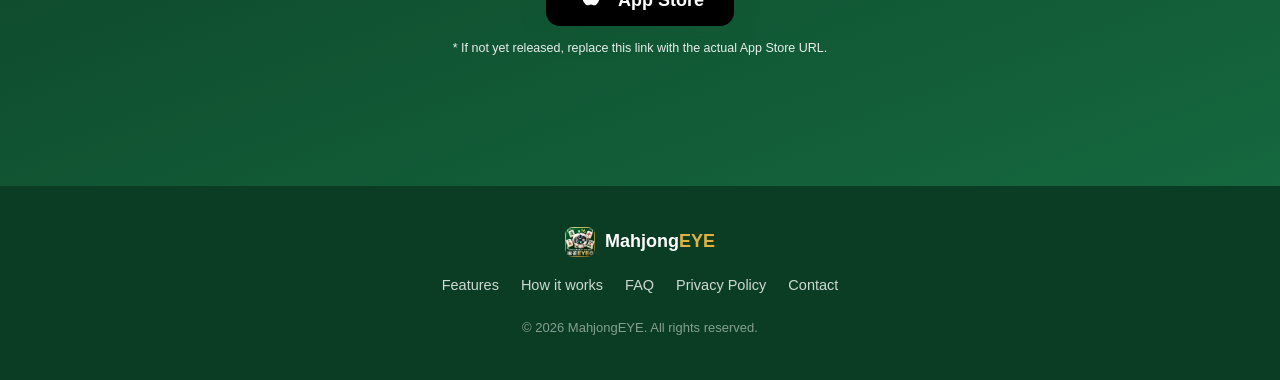
==== commit ef36b4dc: "Add files via upload" ====
--- a/index.html
+++ b/index.html
@@ -3,13 +3,13 @@
 <head>
 <meta charset="utf-8">
 <meta name="viewport" content="width=device-width, initial-scale=1">
-<title>MahjongEYE｜カメラを向けるだけ。AIが麻雀牌を認識して点数計算</title>
-<meta name="description" content="MahjongEYEは麻雀牌をオンデバイスAIで認識し、翻・符・役満まで自動で点数計算。得点表・推移グラフ・供託精算まで対応した麻雀点数計算アプリです。">
+<title data-i18n="meta.title">麻雀EYE｜カメラを向けるだけ。AIが麻雀牌を認識して点数計算</title>
+<meta name="description" id="metaDesc" data-i18n-content="meta.desc" content="麻雀EYEは麻雀牌をオンデバイスAIで認識し、翻・符・役満まで自動で点数計算。得点表・推移グラフ・供託精算まで対応した麻雀点数計算アプリです。">
 <meta name="theme-color" content="#0f5132">
 <link rel="icon" href="app-icon.png">
 <link rel="apple-touch-icon" href="app-icon.png">
 <!-- OGP -->
-<meta property="og:title" content="MahjongEYE｜AIが麻雀牌を認識して自動点数計算">
+<meta property="og:title" content="麻雀EYE｜AIが麻雀牌を認識して自動点数計算">
 <meta property="og:description" content="カメラを向けるだけ。手牌14枚をAIが認識し、翻・符・役満まで自動計算。得点表・推移グラフ付き。">
 <meta property="og:type" content="website">
 <meta property="og:image" content="app-icon.png">
@@ -20,14 +20,17 @@
 <!-- ===== Header ===== -->
 <header class="site-header">
   <a class="brand" href="#top">
-    <img src="app-icon.png" alt="MahjongEYE" class="brand-icon">
-    <span class="brand-name">Mahjong<span class="brand-accent">EYE</span></span>
+    <img src="app-icon.png" alt="麻雀EYE" class="brand-icon">
+    <span class="brand-name" data-i18n="brand.name">麻雀<span class="brand-accent">EYE</span></span>
   </a>
   <nav class="site-nav">
-    <a href="#features">機能</a>
-    <a href="#how">使い方</a>
-    <a href="#faq">FAQ</a>
-    <a class="nav-cta" href="#download">ダウンロード</a>
+    <a href="#features" data-i18n="nav.features">機能</a>
+    <a href="#how" data-i18n="nav.how">使い方</a>
+    <a href="#screens" data-i18n="nav.screens">画面</a>
+    <a href="#faq" data-i18n="nav.faq">FAQ</a>
+    <a href="privacy.html" data-i18n="nav.privacy">プライバシー</a>
+    <a class="nav-cta" href="#download" data-i18n="nav.download">ダウンロード</a>
+    <button class="lang-toggle" id="langToggle" type="button" aria-label="Switch language">EN</button>
   </nav>
 </header>
 
@@ -35,45 +38,32 @@
 <section class="hero" id="top">
   <div class="hero-inner">
     <div class="hero-copy">
-      <div class="eyebrow">📷 オンデバイスAI牌認識</div>
-      <h1>カメラを向けるだけ。<br>AIが麻雀牌を<span class="hl">瞬時に認識</span>。</h1>
-      <p class="lead">
+      <div class="eyebrow" data-i18n="hero.eyebrow">📷 オンデバイスAI牌認識</div>
+      <h1 data-i18n="hero.h1">カメラを向けるだけ。<br>AIが麻雀牌を<span class="hl">瞬時に認識</span>。</h1>
+      <p class="lead" data-i18n="hero.lead">
         手牌14枚をAIが自動で読み取り、翻・符・ドラから<strong>役満・流し満貫</strong>まで自動計算。
         点数計算が苦手でも、麻雀がもっと気軽に楽しくなります。
       </p>
       <div class="hero-actions">
         <a class="appstore-btn" href="#download">
           <svg viewBox="0 0 24 24" aria-hidden="true"><path d="M16.4 12.9c0-2.2 1.8-3.3 1.9-3.3-1-1.5-2.6-1.7-3.2-1.7-1.4-.1-2.6.8-3.3.8-.7 0-1.7-.8-2.8-.8-1.5 0-2.8.8-3.6 2.1-1.5 2.7-.4 6.6 1.1 8.8.7 1.1 1.6 2.2 2.7 2.2 1.1 0 1.5-.7 2.8-.7s1.6.7 2.8.7c1.2 0 1.9-1.1 2.6-2.1.8-1.2 1.2-2.4 1.2-2.4s-2.2-.9-2.2-3.4zM14.3 6.3c.6-.7 1-1.7.9-2.7-.9 0-1.9.6-2.5 1.3-.6.6-1 1.6-.9 2.6 1 .1 1.9-.5 2.5-1.2z"/></svg>
-          <span><small>ダウンロード</small><b>App Store</b></span>
+          <span><small data-i18n="appstore.small">ダウンロード</small><b>App Store</b></span>
         </a>
-        <a class="ghost-btn" href="#features">機能を見る</a>
+        <a class="ghost-btn" href="#features" data-i18n="hero.ghost">機能を見る</a>
       </div>
       <ul class="hero-badges">
-        <li>✅ 端末内で認識・計算（高速 / 通信不要）</li>
-        <li>✅ 赤ドラ(0m/0p/0s)も識別</li>
-        <li>✅ 無料で試せる</li>
+        <li data-i18n="hero.badge1">✅ 端末内で認識・計算（高速 / 通信不要）</li>
+        <li data-i18n="hero.badge2">✅ 赤ドラ(0m/0p/0s)も識別</li>
+        <li data-i18n="hero.badge3">✅ 無料で試せる</li>
       </ul>
     </div>
 
     <div class="hero-visual">
       <div class="phone">
         <div class="phone-notch"></div>
-        <div class="phone-screen">
-          <div class="scan-area">
-            <div class="scan-line"></div>
-            <div class="tiles">
-              <span>🀇</span><span>🀈</span><span>🀉</span><span>🀊</span><span>🀋</span>
-              <span>🀌</span><span>🀍</span><span>🀎</span><span>🀏</span>
-              <span>🀙</span><span>🀙</span><span>🀄</span><span>🀄</span><span>🀄</span>
-            </div>
-            <div class="scan-badge">✓ 14枚 認識完了</div>
-          </div>
-          <div class="result-card">
-            <div class="result-title">跳満 — 12,000点</div>
-            <div class="result-row"><span>立直</span><span>1飜</span></div>
-            <div class="result-row"><span>一発</span><span>1飜</span></div>
-            <div class="result-row"><span>ツモ・ドラ3</span><span>4飜</span></div>
-          </div>
+        <img src="sozai/IMG_7240.jpg" alt="麻雀EYEがカメラで麻雀牌をリアルタイム検出している画面" class="phone-shot">
+        <div class="phone-scan" aria-hidden="true">
+          <div class="scan-line"></div>
         </div>
       </div>
       <img src="app-icon.png" alt="" class="floating-icon" aria-hidden="true">
@@ -84,45 +74,45 @@
 <!-- ===== Features ===== -->
 <section class="section" id="features">
   <div class="section-head">
-    <h2>麻雀の「めんどう」を、ぜんぶ任せる。</h2>
-    <p>撮る・補正する・計算する。実戦で本当に使える機能だけを詰め込みました。</p>
+    <h2 data-i18n="feat.head.h2">麻雀の「めんどう」を、ぜんぶ任せる。</h2>
+    <p data-i18n="feat.head.p">撮る・補正する・計算する。実戦で本当に使える機能だけを詰め込みました。</p>
   </div>
 
   <div class="feature-grid">
     <article class="feature">
       <div class="feature-ico">🤖</div>
-      <h3>AIが手牌を自動認識</h3>
-      <p>カメラを向ける、または写真を選ぶだけで手牌14枚を自動判定。赤5（0m/0p/0s）も区別します。認識はオンデバイスで完結するので<strong>高速・通信不要</strong>。</p>
+      <h3 data-i18n="feat1.h3">AIが手牌を自動認識</h3>
+      <p data-i18n="feat1.p">カメラを向ける、または写真を選ぶだけで手牌14枚を自動判定。赤5（0m/0p/0s）も区別します。認識はオンデバイスで完結するので<strong>高速・通信不要</strong>。</p>
     </article>
 
     <article class="feature">
       <div class="feature-ico">👆</div>
-      <h3>誤認識はワンタップ補正</h3>
-      <p>違う牌は空き枠をタップして手動入力。あがり牌を指定すれば<strong>待ち形に応じて符まで再計算</strong>。AIと手入力のいいとこ取りです。</p>
+      <h3 data-i18n="feat2.h3">誤認識はワンタップ補正</h3>
+      <p data-i18n="feat2.p">違う牌は空き枠をタップして手動入力。あがり牌を指定すれば<strong>待ち形に応じて符まで再計算</strong>。AIと手入力のいいとこ取りです。</p>
     </article>
 
     <article class="feature">
       <div class="feature-ico">🧮</div>
-      <h3>本格的な点数計算</h3>
-      <p>翻・符・ドラ・裏ドラ・赤ドラ、立直/一発/海底/嶺上をワンタップで反映。<strong>役満・流し満貫などの特殊役</strong>や親子・ツモ/ロン、本場・供託まで自動で精算します。</p>
+      <h3 data-i18n="feat3.h3">本格的な点数計算</h3>
+      <p data-i18n="feat3.p">翻・符・ドラ・裏ドラ・赤ドラ、立直/一発/海底/嶺上をワンタップで反映。<strong>役満・流し満貫などの特殊役</strong>や親子・ツモ/ロン、本場・供託まで自動で精算します。</p>
     </article>
 
     <article class="feature">
       <div class="feature-ico">📊</div>
-      <h3>得点表で対局管理</h3>
-      <p>4人の点棒を局ごとに記録。<strong>持ち点の推移グラフ</strong>、東場/南場のバッジ、立直棒（供託）の自動精算まで、半荘まるごと残せます。</p>
+      <h3 data-i18n="feat4.h3">得点表で対局管理</h3>
+      <p data-i18n="feat4.p">4人の点棒を局ごとに記録。<strong>持ち点の推移グラフ</strong>、東場/南場のバッジ、立直棒（供託）の自動精算まで、半荘まるごと残せます。</p>
     </article>
 
     <article class="feature">
       <div class="feature-ico">🏅</div>
-      <h3>役の強さがひと目で</h3>
-      <p>履歴の役名は強さに応じて色分け表示。<strong>役満は王冠付きで発光</strong>、満貫・跳満・倍満も色でわかるので、盛り上がった局がすぐ見返せます。</p>
+      <h3 data-i18n="feat5.h3">役の強さがひと目で</h3>
+      <p data-i18n="feat5.p">履歴の役名は強さに応じて色分け表示。<strong>役満は王冠付きで発光</strong>、満貫・跳満・倍満も色でわかるので、盛り上がった局がすぐ見返せます。</p>
     </article>
 
     <article class="feature">
       <div class="feature-ico">📨</div>
-      <h3>AI改善に協力できる</h3>
-      <p>認識しにくかった牌は「牌を報告」から送って精度向上に貢献（任意）。みんなで育てる麻雀AIです。送信した画像は<strong>解析後すみやかに削除</strong>します。</p>
+      <h3 data-i18n="feat6.h3">AI改善に協力できる</h3>
+      <p data-i18n="feat6.p">認識しにくかった牌は「牌を報告」から送って精度向上に貢献（任意）。みんなで育てる麻雀AIです。送信した画像は<strong>解析後すみやかに削除</strong>します。</p>
     </article>
   </div>
 </section>
@@ -130,28 +120,62 @@
 <!-- ===== How it works ===== -->
 <section class="section section-alt" id="how">
   <div class="section-head">
-    <h2>使い方は、たったの3ステップ</h2>
-    <p>初めてでも迷いません。卓を囲みながらサッと使えます。</p>
+    <h2 data-i18n="how.head.h2">使い方は、たったの3ステップ</h2>
+    <p data-i18n="how.head.p">初めてでも迷いません。卓を囲みながらサッと使えます。</p>
   </div>
 
   <div class="steps">
     <div class="step">
       <div class="step-num">1</div>
-      <h3>牌を写す</h3>
-      <p>あがった手牌をカメラに向けるか、撮った写真を選ぶだけ。赤い目安線に牌列を合わせると認識しやすくなります。</p>
+      <h3 data-i18n="step1.h3">牌を写す</h3>
+      <p data-i18n="step1.p">あがった手牌をカメラに向けるか、撮った写真を選ぶだけ。赤い目安線に牌列を合わせると認識しやすくなります。</p>
     </div>
     <div class="step-arrow">→</div>
     <div class="step">
       <div class="step-num">2</div>
-      <h3>AIが認識・補正</h3>
-      <p>14枚を自動で読み取り。違う牌があればタップで直すだけ。あがり牌を選べば待ち形も反映されます。</p>
+      <h3 data-i18n="step2.h3">AIが認識・補正</h3>
+      <p data-i18n="step2.p">14枚を自動で読み取り。違う牌があればタップで直すだけ。あがり牌を選べば待ち形も反映されます。</p>
     </div>
     <div class="step-arrow">→</div>
     <div class="step">
       <div class="step-num">3</div>
-      <h3>点数が自動計算</h3>
-      <p>役・翻・符・点数を即表示。そのまま得点表に登録すれば、対局の記録と推移が残ります。</p>
-    </div>
+      <h3 data-i18n="step3.h3">点数が自動計算</h3>
+      <p data-i18n="step3.p">役・翻・符・点数を即表示。そのまま得点表に登録すれば、対局の記録と推移が残ります。</p>
+    </div>
+  </div>
+</section>
+
+<!-- ===== Screenshots ===== -->
+<section class="section" id="screens">
+  <div class="section-head">
+    <h2 data-i18n="screens.head.h2">アプリの画面を見てみる</h2>
+    <p data-i18n="screens.head.p">牌の認識から点数計算、得点管理まで。実際の画面はこんな感じです。</p>
+  </div>
+  <div class="shots">
+    <figure class="shot">
+      <img src="sozai/IMG_6949.jpg" alt="麻雀EYEの起動画面" loading="lazy">
+      <figcaption data-i18n="shot1">麻雀EYE</figcaption>
+    </figure>
+    <figure class="shot">
+      <img src="sozai/IMG_6951.jpeg" alt="倍満24,000点の点数計算結果画面" loading="lazy">
+      <figcaption data-i18n="shot2">役・翻・符を自動計算</figcaption>
+    </figure>
+    <figure class="shot">
+      <img src="sozai/IMG_6952.jpeg" alt="役満48,000点の計算結果と状況設定画面" loading="lazy">
+      <figcaption data-i18n="shot3">役満・特殊役にも対応</figcaption>
+    </figure>
+    <figure class="shot">
+      <img src="sozai/IMG_6953.jpeg" alt="得点表と持ち点の推移グラフ画面" loading="lazy">
+      <figcaption data-i18n="shot4">得点表と推移グラフ</figcaption>
+    </figure>
+    <figure class="shot">
+      <img src="sozai/IMG_6954.jpeg" alt="和了履歴の一覧画面" loading="lazy">
+      <figcaption data-i18n="shot5">和了履歴をまるごと記録</figcaption>
+    </figure>
+    <figure class="shot">
+      <img src="sozai/IMG_6955.jpeg" alt="牌を報告するための画面" loading="lazy">
+      <figcaption data-i18n="shot6">牌を報告してAIを育てる</figcaption>
+    </figure>
   </div>
 </section>
 
@@ -159,21 +183,21 @@
 <section class="section">
   <div class="highlight">
     <div class="highlight-copy">
-      <h2>点数計算、もう暗算しなくていい。</h2>
-      <p>
+      <h2 data-i18n="hl.h2">点数計算、もう暗算しなくていい。</h2>
+      <p data-i18n="hl.p">
         「これ何点だっけ？」で止まる時間をゼロに。
-        MahjongEYEなら役の判定から点棒のやり取りまで自動。
+        麻雀EYEなら役の判定から点棒のやり取りまで自動。
         初心者は安心して打てて、経験者は対局のテンポを落としません。
       </p>
       <a class="appstore-btn dark" href="#download">
         <svg viewBox="0 0 24 24" aria-hidden="true"><path d="M16.4 12.9c0-2.2 1.8-3.3 1.9-3.3-1-1.5-2.6-1.7-3.2-1.7-1.4-.1-2.6.8-3.3.8-.7 0-1.7-.8-2.8-.8-1.5 0-2.8.8-3.6 2.1-1.5 2.7-.4 6.6 1.1 8.8.7 1.1 1.6 2.2 2.7 2.2 1.1 0 1.5-.7 2.8-.7s1.6.7 2.8.7c1.2 0 1.9-1.1 2.6-2.1.8-1.2 1.2-2.4 1.2-2.4s-2.2-.9-2.2-3.4zM14.3 6.3c.6-.7 1-1.7.9-2.7-.9 0-1.9.6-2.5 1.3-.6.6-1 1.6-.9 2.6 1 .1 1.9-.5 2.5-1.2z"/></svg>
-        <span><small>ダウンロード</small><b>App Store</b></span>
+        <span><small data-i18n="appstore.small">ダウンロード</small><b>App Store</b></span>
       </a>
     </div>
     <div class="highlight-stats">
-      <div class="stat"><b>34＋3</b><span>赤ドラ含む全牌種を認識</span></div>
-      <div class="stat"><b>14枚</b><span>手牌をまとめて自動判定</span></div>
-      <div class="stat"><b>0通信</b><span>認識・計算は端末内で完結</span></div>
+      <div class="stat"><b data-i18n="stat1.b">34＋3</b><span data-i18n="stat1.s">赤ドラ含む全牌種を認識</span></div>
+      <div class="stat"><b data-i18n="stat2.b">14枚</b><span data-i18n="stat2.s">手牌をまとめて自動判定</span></div>
+      <div class="stat"><b data-i18n="stat3.b">0通信</b><span data-i18n="stat3.s">認識・計算は端末内で完結</span></div>
     </div>
   </div>
 </section>
@@ -181,59 +205,60 @@
 <!-- ===== FAQ ===== -->
 <section class="section section-alt" id="faq">
   <div class="section-head">
-    <h2>よくある質問</h2>
+    <h2 data-i18n="faq.head">よくある質問</h2>
   </div>
   <div class="faq">
     <details>
-      <summary>オフラインでも使えますか？</summary>
-      <p>牌の認識と点数計算は端末内（オンデバイスAI）で完結するため、通信なしで使えます。画像が外部に送られるのは、あなたが「牌を報告」を実行したときだけです。</p>
-    </details>
-    <details>
-      <summary>撮った画像は保存・送信されますか？</summary>
-      <p>通常の認識では画像は端末内でのみ処理されます。「牌を報告」で明示的に送信した画像のみ、AI精度改善のために使用し、通信はHTTPS/TLSで暗号化。解析後はすみやかに削除します。広告や第三者提供には利用しません。</p>
-    </details>
-    <details>
-      <summary>無料で使えますか？</summary>
-      <p>無料枠で気軽にお試しいただけます。もっと使いたい方は買い切りのPROで無制限に。広告の視聴で無料回数を回復することもできます。</p>
-    </details>
-    <details>
-      <summary>認識を間違えたときは？</summary>
-      <p>空いている枠や違う牌をタップして手動で修正できます。AIが苦手な牌は「牌を報告」から送っていただくと、今後の認識精度の向上に役立ちます。</p>
-    </details>
-    <details>
-      <summary>対応端末は？</summary>
-      <p>iPhone（iOS）に対応しています。詳細はApp Storeの製品ページをご確認ください。</p>
+      <summary data-i18n="faq1.q">オフラインでも使えますか？</summary>
+      <p data-i18n="faq1.a">牌の認識と点数計算は端末内（オンデバイスAI）で完結するため、通信なしで使えます。画像が外部に送られるのは、あなたが「牌を報告」を実行したときだけです。</p>
+    </details>
+    <details>
+      <summary data-i18n="faq2.q">撮った画像は保存・送信されますか？</summary>
+      <p data-i18n="faq2.a">通常の認識では画像は端末内でのみ処理されます。「牌を報告」で明示的に送信した画像のみ、AI精度改善のために使用し、通信はHTTPS/TLSで暗号化。解析後はすみやかに削除します。広告や第三者提供には利用しません。</p>
+    </details>
+    <details>
+      <summary data-i18n="faq3.q">無料で使えますか？</summary>
+      <p data-i18n="faq3.a">無料枠で気軽にお試しいただけます。もっと使いたい方は買い切りのPROで無制限に。広告の視聴で無料回数を回復することもできます。</p>
+    </details>
+    <details>
+      <summary data-i18n="faq4.q">認識を間違えたときは？</summary>
+      <p data-i18n="faq4.a">空いている枠や違う牌をタップして手動で修正できます。AIが苦手な牌は「牌を報告」から送っていただくと、今後の認識精度の向上に役立ちます。</p>
+    </details>
+    <details>
+      <summary data-i18n="faq5.q">対応端末は？</summary>
+      <p data-i18n="faq5.a">iPhone（iOS）に対応しています。詳細はApp Storeの製品ページをご確認ください。</p>
     </details>
   </div>
 </section>
 
 <!-- ===== Download CTA ===== -->
 <section class="download" id="download">
-  <img src="app-icon.png" alt="MahjongEYE" class="download-icon">
-  <h2>MahjongEYEを始めよう</h2>
-  <p>カメラを向けるだけで、麻雀がもっと自由に。</p>
+  <img src="app-icon.png" alt="麻雀EYE" class="download-icon">
+  <h2 data-i18n="dl.h2">麻雀EYEを始めよう</h2>
+  <p data-i18n="dl.p">カメラを向けるだけで、麻雀がもっと自由に。</p>
   <a class="appstore-btn big" href="#" id="appstore-link">
     <svg viewBox="0 0 24 24" aria-hidden="true"><path d="M16.4 12.9c0-2.2 1.8-3.3 1.9-3.3-1-1.5-2.6-1.7-3.2-1.7-1.4-.1-2.6.8-3.3.8-.7 0-1.7-.8-2.8-.8-1.5 0-2.8.8-3.6 2.1-1.5 2.7-.4 6.6 1.1 8.8.7 1.1 1.6 2.2 2.7 2.2 1.1 0 1.5-.7 2.8-.7s1.6.7 2.8.7c1.2 0 1.9-1.1 2.6-2.1.8-1.2 1.2-2.4 1.2-2.4s-2.2-.9-2.2-3.4zM14.3 6.3c.6-.7 1-1.7.9-2.7-.9 0-1.9.6-2.5 1.3-.6.6-1 1.6-.9 2.6 1 .1 1.9-.5 2.5-1.2z"/></svg>
-    <span><small>ダウンロード</small><b>App Store</b></span>
+    <span><small data-i18n="appstore.small">ダウンロード</small><b>App Store</b></span>
   </a>
-  <p class="download-note">※ 公開準備中の場合は、リンクを実際のApp Store URLに差し替えてください。</p>
+  <p class="download-note" data-i18n="dl.note">※ 公開準備中の場合は、リンクを実際のApp Store URLに差し替えてください。</p>
 </section>
 
 <!-- ===== Footer ===== -->
 <footer class="site-footer">
   <div class="footer-brand">
     <img src="app-icon.png" alt="">
-    <span>Mahjong<span class="brand-accent">EYE</span></span>
+    <span data-i18n="brand.name">麻雀<span class="brand-accent">EYE</span></span>
   </div>
   <nav class="footer-links">
-    <a href="#features">機能</a>
-    <a href="#how">使い方</a>
-    <a href="#faq">FAQ</a>
-    <a href="privacy.html">プライバシーポリシー</a>
-    <a href="mailto:hideto0926@gmail.com">お問い合わせ</a>
+    <a href="#features" data-i18n="nav.features">機能</a>
+    <a href="#how" data-i18n="nav.how">使い方</a>
+    <a href="#faq" data-i18n="nav.faq">FAQ</a>
+    <a href="privacy.html" data-i18n="foot.privacy">プライバシーポリシー</a>
+    <a href="mailto:hideto0926@gmail.com" data-i18n="foot.contact">お問い合わせ</a>
   </nav>
   <p class="copyright">© 2026 MahjongEYE. All rights reserved.</p>
 </footer>
 
+<script src="i18n.js"></script>
 </body>
 </html>
--- a/style.css
+++ b/style.css
@@ -54,6 +54,13 @@
   padding: 8px 16px; border-radius: 999px; box-shadow: var(--shadow);
 }
 .nav-cta:hover { background: var(--green-700); }
+.lang-toggle {
+  font: inherit; font-weight: 700; font-size: 14px; cursor: pointer;
+  color: var(--green-800); background: transparent;
+  border: 1px solid var(--line); border-radius: 999px;
+  padding: 6px 14px; line-height: 1; transition: background .15s, border-color .15s;
+}
+.lang-toggle:hover { background: #fff; border-color: var(--green-500); }
 @media (max-width: 640px) { .site-nav a:not(.nav-cta) { display: none; } }
 
 /* ===== Hero ===== */
@@ -114,26 +121,30 @@
   box-shadow: var(--shadow-lg), inset 0 0 0 2px rgba(255,255,255,.08);
 }
 .phone-notch { position: absolute; top: 14px; left: 50%; transform: translateX(-50%); width: 38%; height: 22px; background: #0c1f16; border-radius: 0 0 14px 14px; z-index: 3; }
-.phone-screen {
-  height: 100%; border-radius: 30px; overflow: hidden;
-  background: linear-gradient(180deg, #0e2a1c, #103324);
-  display: flex; flex-direction: column;
-}
-.scan-area {
-  position: relative; flex: 1.1; margin: 14px; border-radius: 18px;
-  background: radial-gradient(120% 100% at 50% 0%, #1b4a32, #0a2016);
-  border: 1px solid rgba(224,179,65,.35);
-  display: flex; flex-direction: column; justify-content: center; align-items: center;
-  overflow: hidden;
-}
-.scan-line { position: absolute; left: 8%; right: 8%; height: 2px; background: linear-gradient(90deg, transparent, var(--gold), transparent); top: 18%; animation: scan 2.6s ease-in-out infinite; }
-@keyframes scan { 0%,100% { top: 20%; opacity:.4;} 50% { top: 78%; opacity:1;} }
-.tiles { display: flex; flex-wrap: wrap; justify-content: center; gap: 3px; padding: 0 10px; font-size: clamp(18px, 6vw, 26px); }
-.tiles span { background: #fbfbf5; border-radius: 5px; width: 1.25em; height: 1.6em; display: grid; place-items: center; box-shadow: 0 2px 4px rgba(0,0,0,.3); }
-.scan-badge { margin-top: 14px; background: #1f9d5c; color: #fff; font-size: 12.5px; font-weight: 700; padding: 5px 12px; border-radius: 999px; }
-.result-card { margin: 0 14px 16px; background: rgba(255,255,255,.96); border-radius: 14px; padding: 12px 14px; color: var(--ink); box-shadow: var(--shadow); }
-.result-title { font-weight: 800; color: var(--green-800); margin-bottom: 6px; }
-.result-row { display: flex; justify-content: space-between; font-size: 13px; color: var(--muted); padding: 2px 0; }
+.phone-shot {
+  height: 100%; width: 100%; border-radius: 30px;
+  object-fit: cover; object-position: top center;
+  background: #0e2a1c;
+}
+/* Scan animation overlay — a single line sweeping the camera detection area at the top */
+.phone-scan {
+  position: absolute; top: 12px; left: 12px; right: 12px; height: 33%;
+  border-radius: 30px 30px 0 0;
+  overflow: hidden; pointer-events: none;
+}
+.scan-line {
+  position: absolute; left: 0; right: 0; height: 3px; top: 0;
+  background: linear-gradient(90deg, transparent, var(--gold-soft) 20%, var(--gold) 50%, var(--gold-soft) 80%, transparent);
+  box-shadow: 0 0 14px 3px rgba(224,179,65,.7);
+  animation: scan 2.6s cubic-bezier(.45,0,.55,1) infinite;
+}
+@keyframes scan {
+  0%   { top: 0;    opacity: 0; }
+  10%  { opacity: 1; }
+  90%  { opacity: 1; }
+  100% { top: 100%; opacity: 0; }
+}
+@media (prefers-reduced-motion: reduce) { .scan-line { animation: none; display: none; } }
 .floating-icon { position: absolute; right: -6px; top: -22px; width: 86px; height: 86px; border-radius: 22px; box-shadow: var(--shadow-lg); transform: rotate(8deg); }
 
 @media (max-width: 860px) {
@@ -180,6 +191,20 @@
 .step p { color: var(--muted); font-size: 15px; }
 .step-arrow { align-self: center; font-size: 28px; color: var(--green-500); font-weight: 900; }
 @media (max-width: 760px) { .step-arrow { transform: rotate(90deg); } }
+
+/* Screenshots gallery */
+.shots { display: grid; grid-template-columns: repeat(3, 1fr); gap: clamp(22px, 4vw, 40px); }
+.shot { display: flex; flex-direction: column; align-items: center; }
+.shot img {
+  width: 100%; max-width: 252px; margin-bottom: 16px;
+  border-radius: 28px; border: 1px solid var(--line);
+  background: #0e2a1c; box-shadow: var(--shadow-lg);
+  transition: transform .18s, box-shadow .18s;
+}
+.shot:hover img { transform: translateY(-6px); }
+.shot figcaption { color: var(--green-900); font-weight: 700; font-size: 15.5px; text-align: center; }
+@media (max-width: 760px) { .shots { grid-template-columns: 1fr 1fr; } }
+@media (max-width: 420px) { .shots { grid-template-columns: 1fr; } }
 
 /* Highlight band */
 .highlight {
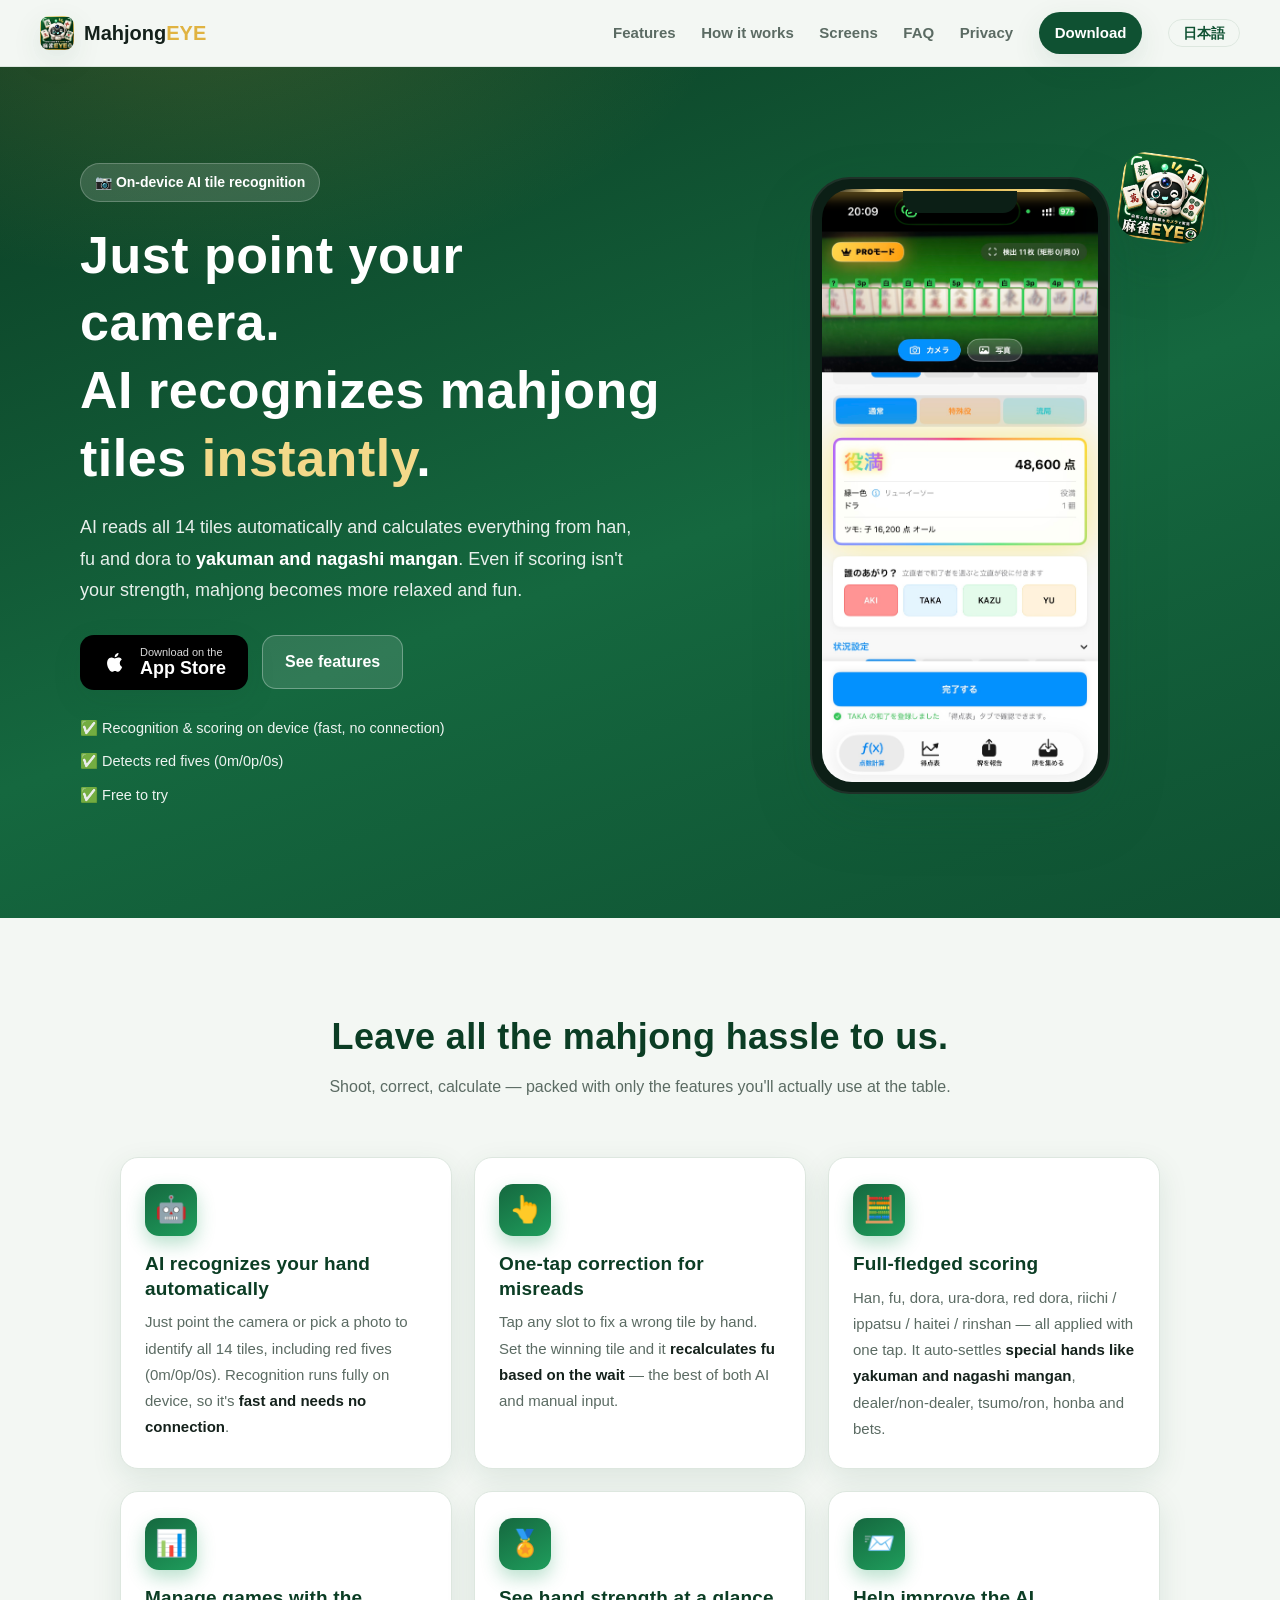
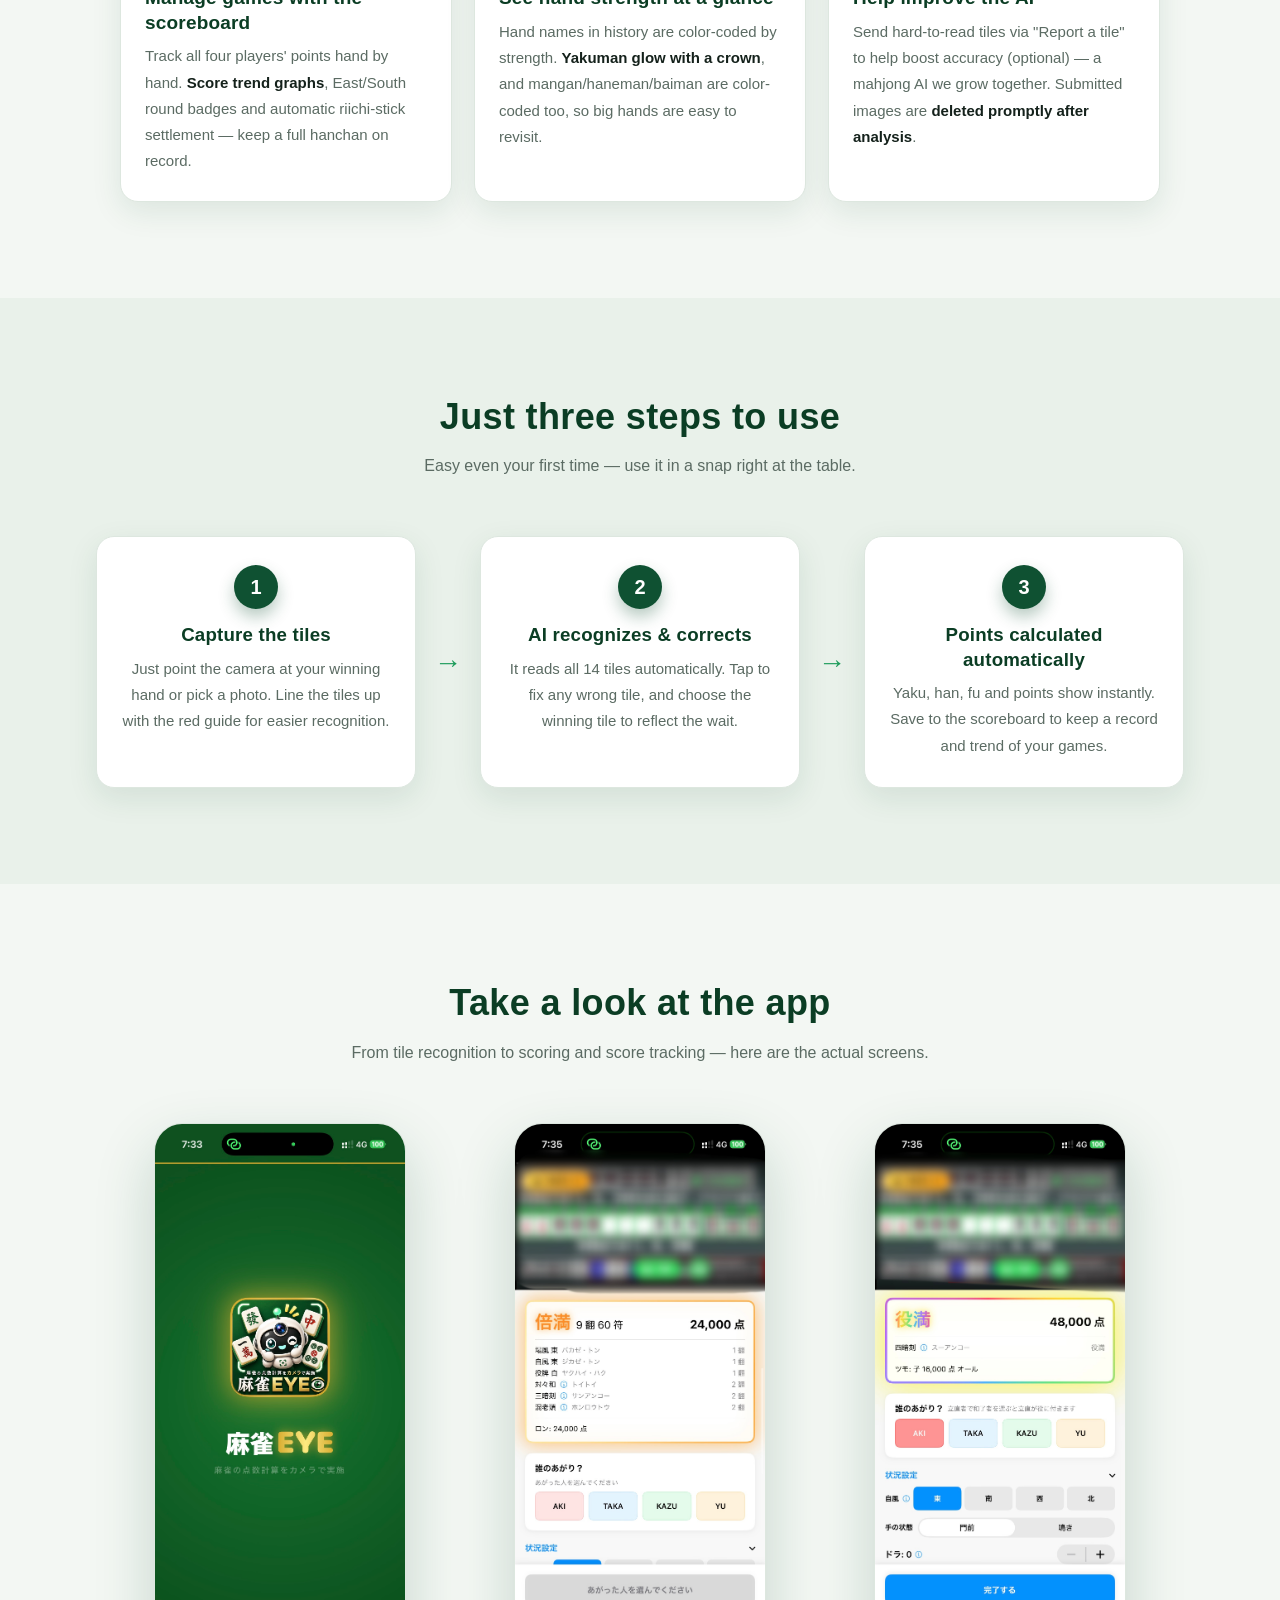
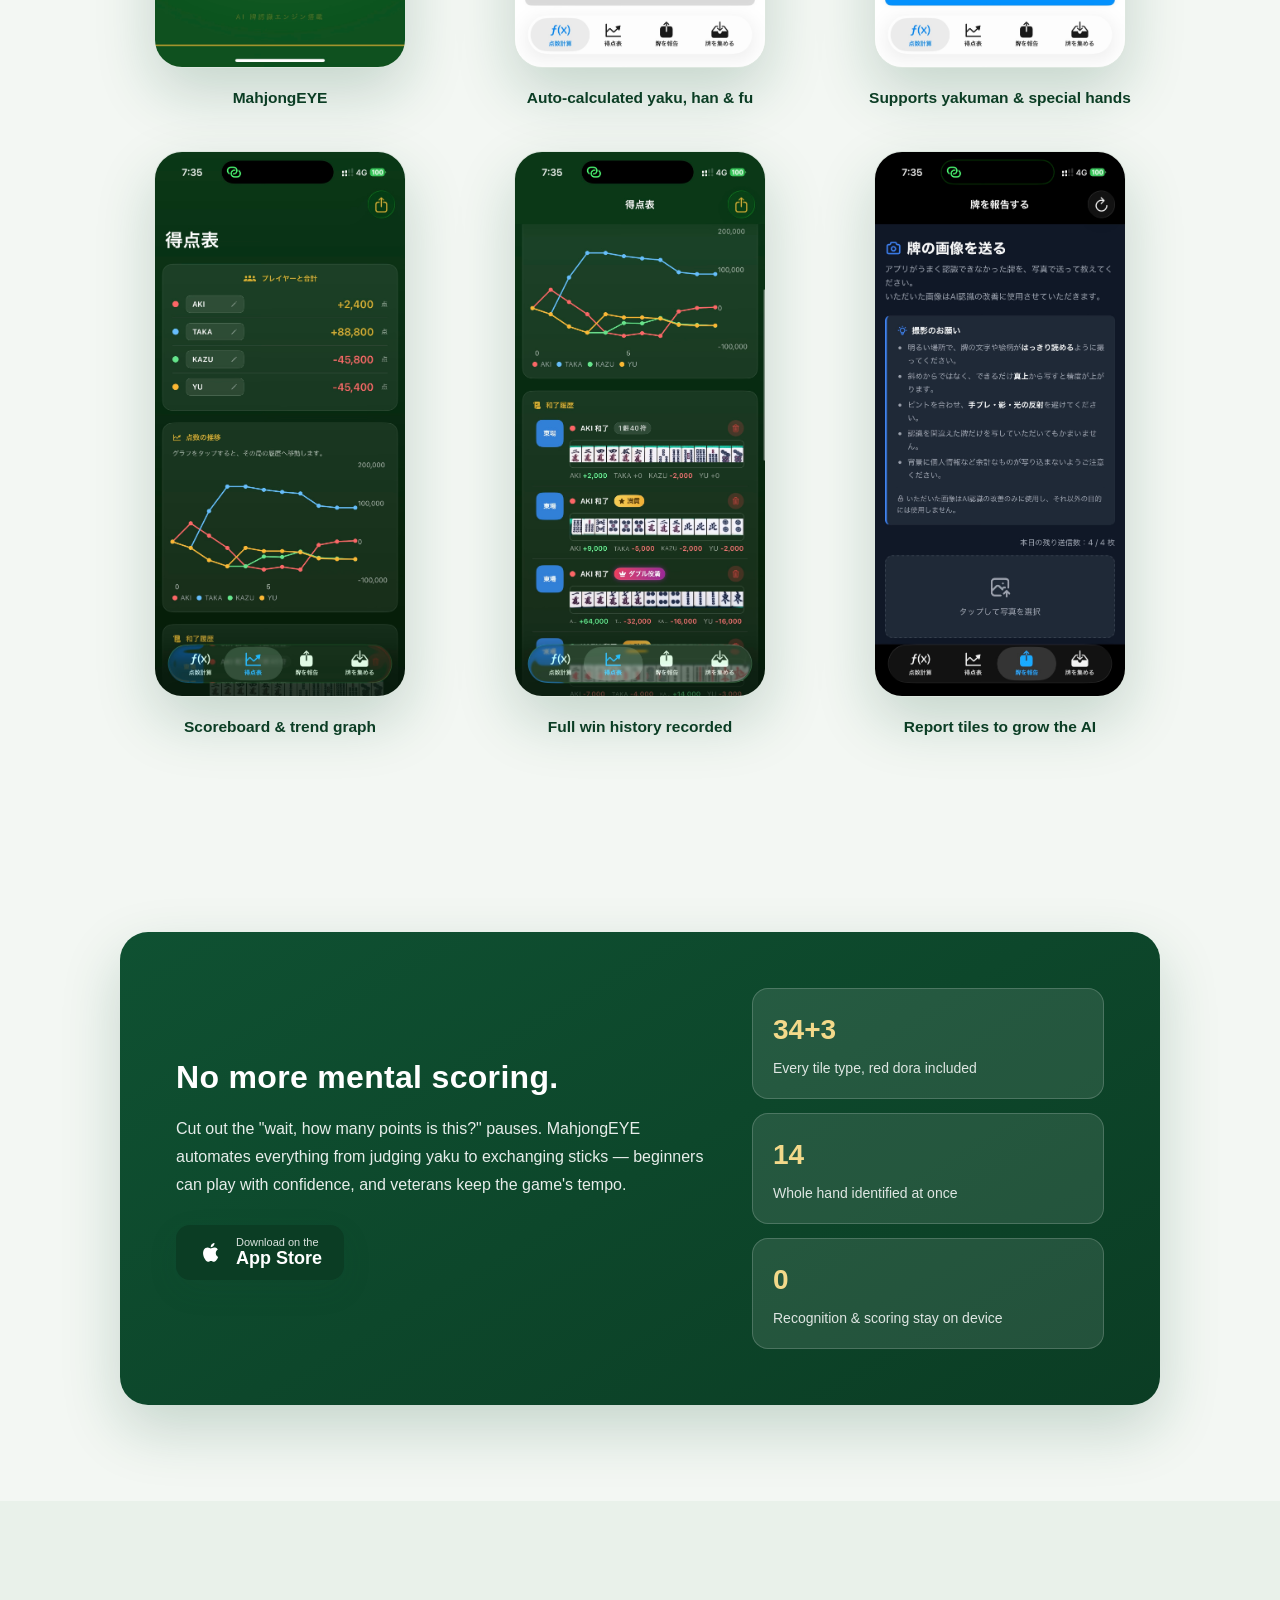
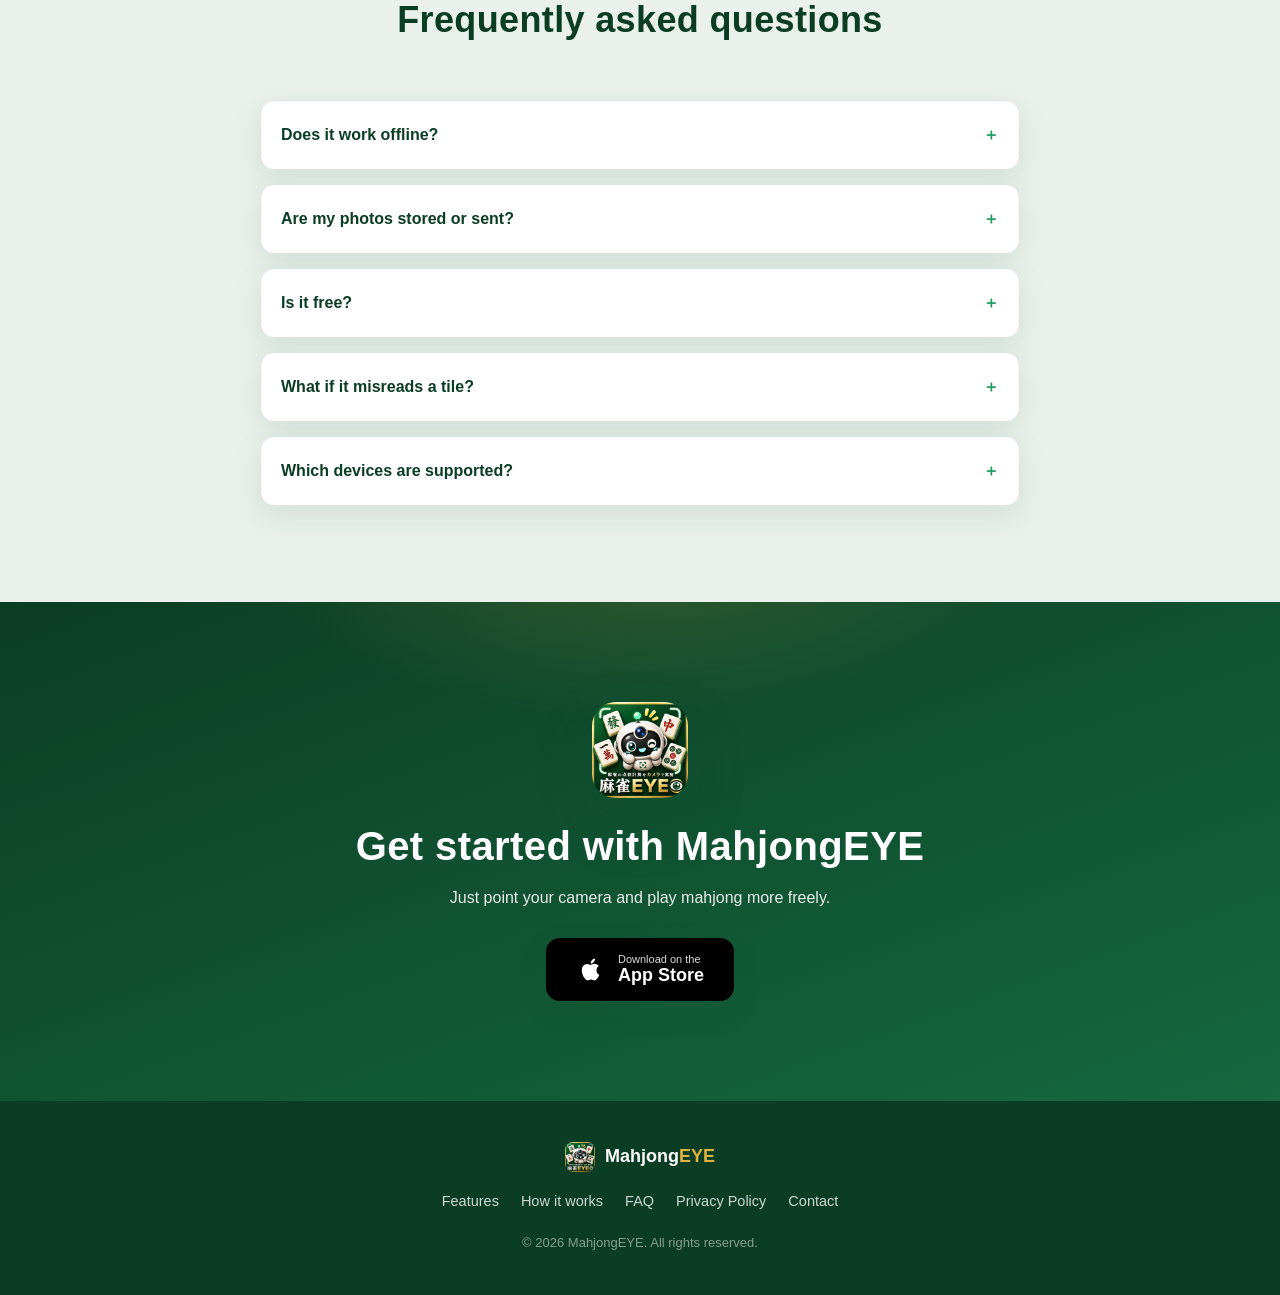
==== commit e2905237: "Add files via upload" ====
--- a/index.html
+++ b/index.html
@@ -45,7 +45,7 @@
         点数計算が苦手でも、麻雀がもっと気軽に楽しくなります。
       </p>
       <div class="hero-actions">
-        <a class="appstore-btn" href="#download">
+        <a class="appstore-btn" href="https://apps.apple.com/jp/app/%E9%BA%BB%E9%9B%80eye/id6784469742" target="_blank" rel="noopener">
           <svg viewBox="0 0 24 24" aria-hidden="true"><path d="M16.4 12.9c0-2.2 1.8-3.3 1.9-3.3-1-1.5-2.6-1.7-3.2-1.7-1.4-.1-2.6.8-3.3.8-.7 0-1.7-.8-2.8-.8-1.5 0-2.8.8-3.6 2.1-1.5 2.7-.4 6.6 1.1 8.8.7 1.1 1.6 2.2 2.7 2.2 1.1 0 1.5-.7 2.8-.7s1.6.7 2.8.7c1.2 0 1.9-1.1 2.6-2.1.8-1.2 1.2-2.4 1.2-2.4s-2.2-.9-2.2-3.4zM14.3 6.3c.6-.7 1-1.7.9-2.7-.9 0-1.9.6-2.5 1.3-.6.6-1 1.6-.9 2.6 1 .1 1.9-.5 2.5-1.2z"/></svg>
           <span><small data-i18n="appstore.small">ダウンロード</small><b>App Store</b></span>
         </a>
@@ -189,7 +189,7 @@
         麻雀EYEなら役の判定から点棒のやり取りまで自動。
         初心者は安心して打てて、経験者は対局のテンポを落としません。
       </p>
-      <a class="appstore-btn dark" href="#download">
+      <a class="appstore-btn dark" href="https://apps.apple.com/jp/app/%E9%BA%BB%E9%9B%80eye/id6784469742" target="_blank" rel="noopener">
         <svg viewBox="0 0 24 24" aria-hidden="true"><path d="M16.4 12.9c0-2.2 1.8-3.3 1.9-3.3-1-1.5-2.6-1.7-3.2-1.7-1.4-.1-2.6.8-3.3.8-.7 0-1.7-.8-2.8-.8-1.5 0-2.8.8-3.6 2.1-1.5 2.7-.4 6.6 1.1 8.8.7 1.1 1.6 2.2 2.7 2.2 1.1 0 1.5-.7 2.8-.7s1.6.7 2.8.7c1.2 0 1.9-1.1 2.6-2.1.8-1.2 1.2-2.4 1.2-2.4s-2.2-.9-2.2-3.4zM14.3 6.3c.6-.7 1-1.7.9-2.7-.9 0-1.9.6-2.5 1.3-.6.6-1 1.6-.9 2.6 1 .1 1.9-.5 2.5-1.2z"/></svg>
         <span><small data-i18n="appstore.small">ダウンロード</small><b>App Store</b></span>
       </a>
@@ -236,11 +236,10 @@
   <img src="app-icon.png" alt="麻雀EYE" class="download-icon">
   <h2 data-i18n="dl.h2">麻雀EYEを始めよう</h2>
   <p data-i18n="dl.p">カメラを向けるだけで、麻雀がもっと自由に。</p>
-  <a class="appstore-btn big" href="#" id="appstore-link">
+  <a class="appstore-btn big" href="https://apps.apple.com/jp/app/%E9%BA%BB%E9%9B%80eye/id6784469742" target="_blank" rel="noopener" id="appstore-link">
     <svg viewBox="0 0 24 24" aria-hidden="true"><path d="M16.4 12.9c0-2.2 1.8-3.3 1.9-3.3-1-1.5-2.6-1.7-3.2-1.7-1.4-.1-2.6.8-3.3.8-.7 0-1.7-.8-2.8-.8-1.5 0-2.8.8-3.6 2.1-1.5 2.7-.4 6.6 1.1 8.8.7 1.1 1.6 2.2 2.7 2.2 1.1 0 1.5-.7 2.8-.7s1.6.7 2.8.7c1.2 0 1.9-1.1 2.6-2.1.8-1.2 1.2-2.4 1.2-2.4s-2.2-.9-2.2-3.4zM14.3 6.3c.6-.7 1-1.7.9-2.7-.9 0-1.9.6-2.5 1.3-.6.6-1 1.6-.9 2.6 1 .1 1.9-.5 2.5-1.2z"/></svg>
     <span><small data-i18n="appstore.small">ダウンロード</small><b>App Store</b></span>
   </a>
-  <p class="download-note" data-i18n="dl.note">※ 公開準備中の場合は、リンクを実際のApp Store URLに差し替えてください。</p>
 </section>
 
 <!-- ===== Footer ===== -->
